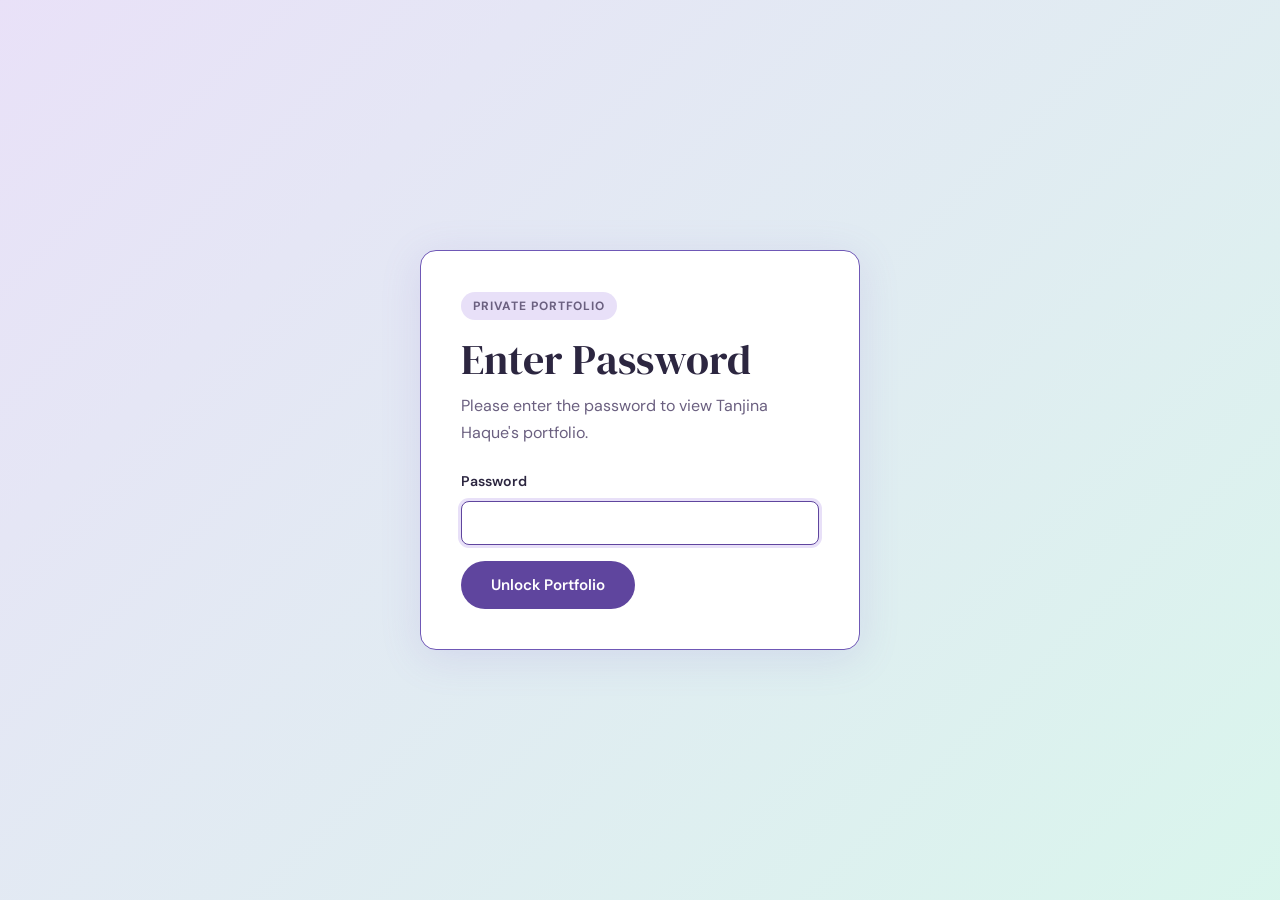
==== index.html @ ee5fa0c9 "CTA names" ====
<!DOCTYPE html>
<html lang="en">
<head>
  <meta charset="UTF-8" />
  <meta name="viewport" content="width=device-width, initial-scale=1.0" />
  <meta name="description" content="Portfolio of Tanjina Haque — Accessibility Tester & Inclusive Design Advocate dedicated to building digital experiences for everyone." />
  <title>Tanjina Haque — Accessibility Tester</title>
  <link rel="stylesheet" href="style.css" />
  <link rel="preconnect" href="https://fonts.googleapis.com" />
  <link rel="preconnect" href="https://fonts.gstatic.com" crossorigin />
  <link href="https://fonts.googleapis.com/css2?family=DM+Serif+Display:ital@0;1&family=DM+Sans:wght@300;400;500;600&display=swap" rel="stylesheet" />
</head>
<body class="auth-locked">

  <!-- Password Gate -->
  <div class="password-gate" id="password-gate" role="dialog" aria-labelledby="password-heading" aria-describedby="password-help" aria-modal="true">
    <form class="password-card" id="password-form">
      <p class="password-kicker">Private Portfolio</p>
      <h1 id="password-heading">Enter Password</h1>
      <p id="password-help">Please enter the password to view Tanjina Haque's portfolio.</p>
      <div class="password-field">
        <label for="portfolio-password">Password</label>
        <input type="password" id="portfolio-password" name="portfolio-password" autocomplete="current-password" required />
      </div>
      <p class="password-error" id="password-error" role="alert" hidden>Incorrect password. Please try again.</p>
      <button type="submit" class="btn btn-primary">Unlock Portfolio</button>
    </form>
  </div>

  <noscript>
    <div class="password-noscript">
      JavaScript is required to unlock this portfolio.
    </div>
  </noscript>

  <!-- Skip Navigation -->
  <a href="#main-content" class="skip-link">Skip to main content</a>

  <!-- Header / Nav -->
  <header role="banner">
    <nav aria-label="Primary navigation">
      <div class="nav-inner">
        <a href="#hero" class="nav-logo" aria-label="Tanjina Haque — Home">TH</a>
        <ul role="list">
          <li><a href="#about">About</a></li>
          <li><a href="#skills">Skills</a></li>
          <li><a href="#work">Work</a></li>
          <li><a href="#certifications">Certifications</a></li>
          <li><a href="#resume" aria-label="Résumé">Resume</a></li>
          <li><a href="#contact" class="nav-cta">Contact Me</a></li>
        </ul>
        <button class="hamburger" aria-controls="mobile-menu" aria-expanded="false" aria-label="Open navigation menu">
          <span aria-hidden="true"></span>
          <span aria-hidden="true"></span>
          <span aria-hidden="true"></span>
        </button>
      </div>
      <div id="mobile-menu" class="mobile-menu" hidden>
        <ul role="list">
          <li><a href="#about">About</a></li>
          <li><a href="#skills">Skills</a></li>
          <li><a href="#work">Work</a></li>
          <li><a href="#certifications">Certifications</a></li>
          <li><a href="#resume" aria-label="Résumé">Resume</a></li>
          <li><a href="#contact">Contact Me</a></li>
        </ul>
      </div>
    </nav>
  </header>

  <main id="main-content">

    <!-- Hero -->
    <section id="hero" aria-labelledby="hero-heading">
      <div class="hero-blob" aria-hidden="true"></div>
      <div class="hero-inner">
        <p class="hero-eyebrow">Accessibility Tester &amp; Inclusive Design Advocate</p>
        <h1 id="hero-heading">
          Tanjina Haque
          <span class="hero-italic">builds the web</span>
          <span class="hero-accent">for everyone.</span>
        </h1>
        <p class="hero-lead">I test, audit, and champion digital experiences that work for every user — regardless of ability, device, or context.</p>
        <div class="hero-actions">
          <a href="#work" class="btn btn-primary">See My Work</a>
          <a href="#contact" class="btn btn-outline">Get In Touch</a>
        </div>
        <div class="hero-standards" aria-label="Compliance standards I work with">
          <span>WCAG 2.2</span>
          <span>Section 508</span>
          <span>ARIA</span>
          <span>ADA</span>
        </div>
      </div>
    </section>

    <!-- About -->
    <section id="about" aria-labelledby="about-heading">
      <div class="container about-grid">
        <div class="about-image-wrap">
          <div class="about-image-placeholder">
            <img src="image/first image.jpg" alt="Tanjina Haque, Accessibility Tester" class="about-photo" />
          </div>
          <div class="about-image-deco" aria-hidden="true"></div>
        </div>
        <div class="about-text">
          <h2 id="about-heading">About Me</h2>
          <p>I'm a certified accessibility tester with <strong>6+ years</strong> of experience helping organisations build inclusive digital products. My work sits at the intersection of technical testing, user empathy, and standards compliance.</p>
          <p>I've partnered with government agencies, healthcare platforms, and e-commerce companies to audit, remediate, and integrate accessibility into every stage of the development lifecycle — not just at the finish line.</p>
          <ul class="about-stats" role="list" aria-label="Key achievements">
            <li>
              <span class="stat-num" aria-label="200 plus">200+</span>
              <span class="stat-label">Audits completed</span>
            </li>
            <li>
              <span class="stat-num">40+</span>
              <span class="stat-label">Client teams trained</span>
            </li>
            <li>
              <span class="stat-num">98%</span>
              <span class="stat-label">WCAG pass rate</span>
            </li>
          </ul>
        </div>
      </div>
    </section>

    <!-- Skills -->
    <section id="skills" aria-labelledby="skills-heading" class="section-tinted">
      <div class="container">
        <h2 id="skills-heading">Skills &amp; Expertise</h2>
        <p class="section-sub">My core work is accessibility analysis, supported by design and research skills that help teams build more inclusive products.</p>

        <div class="skill-group">
          <div class="skill-heading-row">
            <h3>Accessibility Analysis</h3>
          </div>
          <ul class="skills-grid" role="list">

            <li class="skill-card">
              <div class="skill-icon" aria-hidden="true">
                <svg viewBox="0 0 40 40" fill="none" xmlns="http://www.w3.org/2000/svg">
                  <rect x="7" y="10" width="26" height="18" rx="3" stroke="currentColor" stroke-width="2"/>
                  <path d="M16 32h8M20 28v4" stroke="currentColor" stroke-width="2" stroke-linecap="round"/>
                  <path d="M14 19l3 3 7-7" stroke="currentColor" stroke-width="2" stroke-linecap="round" stroke-linejoin="round"/>
                </svg>
              </div>
              <h4>Manual Accessibility Testing</h4>
              <p>Keyboard navigation, focus order, forms, modals, semantic structure, and screen reader behavior across real workflows.</p>
              <a href="skill-details.html?skill=manual-testing" class="skill-detail-link">Manual Accessibility Testing examples</a>
            </li>

            <li class="skill-card">
              <div class="skill-icon" aria-hidden="true">
                <svg viewBox="0 0 300 200" fill="none" xmlns="http://www.w3.org/2000/svg">
                  <path d="M58 174L150 14L224 137" stroke="currentColor" stroke-width="13" stroke-linejoin="miter"/>
                  <path d="M58 174H216" stroke="currentColor" stroke-width="13" stroke-linecap="butt"/>
                  <circle cx="235" cy="174" r="16" stroke="currentColor" stroke-width="13"/>
                  <text x="104" y="148" fill="currentColor" font-family="DM Sans, Arial, sans-serif" font-size="76" font-weight="700" letter-spacing="-7">ax</text>
                </svg>
              </div>
              <h4>Automated Auditing</h4>
              <p>Axe-core, Lighthouse, Deque WorldSpace, and Pa11y used to catch repeatable issues and support regression checks.</p>
              <a href="skill-details.html?skill=automated-auditing" class="skill-detail-link">Automated Auditing examples</a>
            </li>

            <li class="skill-card">
              <div class="skill-icon" aria-hidden="true">
                <svg viewBox="0 0 40 40" fill="none" xmlns="http://www.w3.org/2000/svg">
                  <rect x="13" y="7" width="14" height="26" rx="3" stroke="currentColor" stroke-width="2"/>
                  <path d="M18 11h4M18 29h4" stroke="currentColor" stroke-width="2" stroke-linecap="round"/>
                  <path d="M16.5 20l2.5 2.5 5-6" stroke="currentColor" stroke-width="2" stroke-linecap="round" stroke-linejoin="round"/>
                </svg>
              </div>
              <h4>Mobile Accessibility Testing</h4>
              <p>iOS and Android accessibility testing with VoiceOver, TalkBack, touch targets, gestures, orientation, and responsive behavior.</p>
              <a href="skill-details.html?skill=mobile-testing" class="skill-detail-link">Mobile Accessibility Testing examples</a>
            </li>

            <li class="skill-card">
              <div class="skill-icon" aria-hidden="true">
                <svg viewBox="0 0 40 40" fill="none" xmlns="http://www.w3.org/2000/svg">
                  <path d="M20 20a4 4 0 104-4h-4v4z" stroke="currentColor" stroke-width="2" stroke-linejoin="round"/>
                  <path d="M16 32a4 4 0 004-4v-4h-4a4 4 0 000 8z" stroke="currentColor" stroke-width="2" stroke-linejoin="round"/>
                  <path d="M16 24h4v-8h-4a4 4 0 000 8z" stroke="currentColor" stroke-width="2" stroke-linejoin="round"/>
                  <path d="M16 16h4V8h-4a4 4 0 000 8z" stroke="currentColor" stroke-width="2" stroke-linejoin="round"/>
                  <path d="M20 16h4a4 4 0 000-8h-4v8z" stroke="currentColor" stroke-width="2" stroke-linejoin="round"/>
                </svg>
              </div>
              <h4>Accessibility Annotations</h4>
              <p>Figma-based accessibility annotation documents using annotation kits to define roles, labels, focus order, keyboard behavior, states, and developer requirements on top of design files.</p>
              <a href="skill-details.html?skill=accessibility-annotations" class="skill-detail-link">Accessibility Annotations examples</a>
            </li>

            <li class="skill-card">
              <div class="skill-icon" aria-hidden="true">
                <svg viewBox="0 0 40 40" fill="none" xmlns="http://www.w3.org/2000/svg">
                  <path d="M11 29l3.5-8.5L26.8 8.2a3 3 0 014.2 4.2L18.8 24.7 11 29z" stroke="currentColor" stroke-width="2" stroke-linejoin="round"/>
                  <path d="M24.5 10.5l5 5M14.5 20.5l4.3 4.2" stroke="currentColor" stroke-width="2" stroke-linecap="round"/>
                </svg>
              </div>
              <h4>Reporting &amp; Remediation</h4>
              <p>Clear issue writeups with severity, user impact, reproduction steps, and developer-ready guidance.</p>
              <a href="skill-details.html?skill=reporting-remediation" class="skill-detail-link">Reporting &amp; Remediation examples</a>
            </li>

            <li class="skill-card">
              <div class="skill-icon" aria-hidden="true">
                <svg viewBox="0 0 40 40" fill="none" xmlns="http://www.w3.org/2000/svg">
                  <path d="M10 31V15l10-6 10 6v16" stroke="currentColor" stroke-width="2" stroke-linecap="round" stroke-linejoin="round"/>
                  <rect x="15" y="22" width="10" height="9" rx="1" stroke="currentColor" stroke-width="2"/>
                </svg>
              </div>
              <h4>Standards Compliance</h4>
              <p>WCAG 2.0 through 2.2, Section 508, EN 301 549, and ADA digital accessibility requirements.</p>
              <a href="skill-details.html?skill=standards-compliance" class="skill-detail-link">Standards Compliance examples</a>
            </li>

          </ul>
        </div>

        <div class="secondary-skills">
          <article class="secondary-skill-card">
            <div class="secondary-skill-icon" aria-hidden="true">
              <svg viewBox="0 0 40 40" fill="none" xmlns="http://www.w3.org/2000/svg">
                <path d="M20 20a4 4 0 104-4h-4v4z" stroke="currentColor" stroke-width="2" stroke-linejoin="round"/>
                <path d="M16 32a4 4 0 004-4v-4h-4a4 4 0 000 8z" stroke="currentColor" stroke-width="2" stroke-linejoin="round"/>
                <path d="M16 24h4v-8h-4a4 4 0 000 8z" stroke="currentColor" stroke-width="2" stroke-linejoin="round"/>
                <path d="M16 16h4V8h-4a4 4 0 000 8z" stroke="currentColor" stroke-width="2" stroke-linejoin="round"/>
                <path d="M20 16h4a4 4 0 000-8h-4v8z" stroke="currentColor" stroke-width="2" stroke-linejoin="round"/>
              </svg>
            </div>
            <div class="skill-heading-row">
              <h3>Design</h3>
              <p class="skill-group-label">Secondary Skill</p>
            </div>
            <p>I use design thinking to spot barriers earlier, clarify user flows, and support inclusive product decisions before they become accessibility defects.</p>
            <ul class="secondary-skill-list" role="list">
              <li>Accessible product design</li>
              <li>Wireframing and prototyping</li>
              <li>Design systems and reusable components</li>
              <li>Visual accessibility, contrast, spacing, and focus states</li>
            </ul>
            <a href="skill-details.html?skill=design" class="skill-detail-link">Design examples</a>
          </article>

          <article class="secondary-skill-card">
            <div class="secondary-skill-icon" aria-hidden="true">
              <svg viewBox="0 0 40 40" fill="none" xmlns="http://www.w3.org/2000/svg">
                <rect x="7" y="8" width="26" height="24" rx="4" stroke="currentColor" stroke-width="2"/>
                <circle cx="17" cy="17" r="3.5" stroke="currentColor" stroke-width="2"/>
                <path d="M11.5 27c1.2-3.1 3.1-4.6 5.5-4.6s4.3 1.5 5.5 4.6" stroke="currentColor" stroke-width="2" stroke-linecap="round"/>
                <path d="M24 16l1.8 1.8 3.7-4.6" stroke="currentColor" stroke-width="2" stroke-linecap="round" stroke-linejoin="round"/>
                <path d="M24 24h5" stroke="currentColor" stroke-width="2" stroke-linecap="round"/>
              </svg>
            </div>
            <div class="skill-heading-row">
              <h3>Research</h3>
              <p class="skill-group-label">Secondary Skill</p>
            </div>
            <p>I bring user-centered research methods into accessibility work so recommendations reflect real people, assistive technology use, and lived experience.</p>
            <ul class="secondary-skill-list" role="list">
              <li>Usability research with disabled users</li>
              <li>Heuristic evaluation and workflow review</li>
              <li>Interview synthesis and accessibility insights</li>
              <li>Plain-language recommendations for product teams</li>
            </ul>
            <a href="skill-details.html?skill=research" class="skill-detail-link">Research examples</a>
          </article>
        </div>
      </div>
    </section>

    <!-- Work / Case Studies -->
    <section id="work" aria-labelledby="work-heading">
      <div class="container">
        <h2 id="work-heading">Featured Work</h2>
        <p class="section-sub">Selected case studies and impact highlights.</p>
        <div class="work-grid" role="list">

          <article class="work-card case-study-preview" role="listitem">
            <div class="work-tag">Government</div>
            <h3>State Benefits Portal Audit</h3>
            <p>Full WCAG 2.1 AA audit of a public-facing benefits application serving 2M+ residents. Identified 147 issues; remediated to 100% compliance within 3 sprints.</p>
            <ul class="work-outcomes" aria-label="Outcomes">
              <li>100% WCAG 2.1 AA compliance</li>
              <li>Screen reader success rate: 54% → 97%</li>
              <li>Reduced support calls by 31%</li>
            </ul>
            <a href="case-study-state-benefits.html" class="case-study-link">State Benefits Portal Audit case study</a>
          </article>

          <article class="work-card case-study-preview" role="listitem">
            <div class="work-tag">Healthcare</div>
            <h3>Patient Portal Redesign</h3>
            <p>Embedded in a product team to define accessibility requirements from discovery through launch for a hospital network's digital patient portal.</p>
            <ul class="work-outcomes" aria-label="Outcomes">
              <li>Zero critical issues at launch</li>
              <li>Colour contrast pass rate: 100%</li>
              <li>ARIA landmark structure fully implemented</li>
            </ul>
            <a href="case-study-patient-portal.html" class="case-study-link">Patient Portal Redesign case study</a>
          </article>

          <article class="work-card case-study-preview" role="listitem">
            <div class="work-tag">E-Commerce</div>
            <h3>Checkout Flow Remediation</h3>
            <p>Identified and fixed keyboard trap and focus management failures in a multi-step checkout affecting ~40K monthly users with motor impairments.</p>
            <ul class="work-outcomes" aria-label="Outcomes">
              <li>Keyboard trap resolved across 6 steps</li>
              <li>Focus management fully ARIA-compliant</li>
              <li>Conversion uplift of 8% post-fix</li>
            </ul>
            <a href="case-study-checkout-remediation.html" class="case-study-link">Checkout Flow Remediation case study</a>
          </article>

        </div>
      </div>
    </section>

    <!-- Certifications -->
    <section id="certifications" aria-labelledby="certs-heading" class="section-tinted">
      <div class="container">
        <h2 id="certs-heading">Certifications</h2>
        <p class="section-sub">Formal credentials that back the work.</p>
        <ul class="certs-list" role="list">
          <li class="cert-item">
            <div class="cert-badge" aria-hidden="true">CPACC</div>
            <div>
              <h3>Certified Professional in Accessibility Core Competencies</h3>
              <p>IAAP · Issued 2021 · <span class="cert-status">Active</span></p>
            </div>
          </li>
          <li class="cert-item">
            <div class="cert-badge" aria-hidden="true">WAS</div>
            <div>
              <h3>Web Accessibility Specialist</h3>
              <p>IAAP · Issued 2022 · <span class="cert-status">Active</span></p>
            </div>
          </li>
          <li class="cert-item">
            <div class="cert-badge" aria-hidden="true">ADS</div>
            <div>
              <h3>Accessible Document Specialist</h3>
              <p>IAAP · Issued 2023 · <span class="cert-status">Active</span></p>
            </div>
          </li>
          <li class="cert-item">
            <div class="cert-badge" aria-hidden="true">DHS</div>
            <div>
              <h3>Section 508 Trusted Tester</h3>
              <p>DHS · Issued 2020 · <span class="cert-status">Active</span></p>
            </div>
          </li>
        </ul>
      </div>
    </section>

    <!-- Resume -->
    <section id="resume" aria-labelledby="resume-heading">
      <div class="container">
        <div class="resume-header">
          <div>
            <h2 id="resume-heading" aria-label="Résumé">Resume</h2>
            <p class="section-sub">A quick view of my experience, education, and professional focus.</p>
          </div>
          <a href="#contact" class="btn btn-outline" aria-label="Request full résumé">Request Full Resume</a>
        </div>
        <div class="resume-grid">
          <article class="resume-card resume-summary">
            <h3>Professional Summary</h3>
            <p>Accessibility tester and inclusive design advocate with experience auditing websites, mobile apps, documents, and product workflows against WCAG and Section 508 requirements.</p>
          </article>
          <article class="resume-card">
            <span class="resume-date">2021 - Present</span>
            <h3>Accessibility Tester</h3>
            <p class="resume-org">Digital Accessibility Consultant</p>
            <ul class="resume-list">
              <li>Conduct manual and automated audits for web and mobile experiences.</li>
              <li>Document findings with severity, user impact, and remediation guidance.</li>
              <li>Partner with design, engineering, and QA teams to prevent repeat issues.</li>
            </ul>
          </article>
          <article class="resume-card">
            <span class="resume-date">2018 - 2021</span>
            <h3>QA Analyst</h3>
            <p class="resume-org">Product &amp; Web Testing</p>
            <ul class="resume-list">
              <li>Validated user flows, forms, navigation, and responsive layouts.</li>
              <li>Created test cases for usability, accessibility, and regression coverage.</li>
              <li>Collaborated with developers to verify fixes before release.</li>
            </ul>
          </article>
          <article class="resume-card">
            <span class="resume-date">Education</span>
            <h3>Accessibility &amp; UX Training</h3>
            <p class="resume-org">Continuing Professional Development</p>
            <ul class="resume-list">
              <li>WCAG testing, screen reader workflows, and inclusive design practices.</li>
              <li>Usability review, design systems, and accessible content structure.</li>
            </ul>
          </article>
        </div>
      </div>
    </section>

    <!-- Testimonials -->
    <section id="testimonials" aria-labelledby="testimonials-heading">
      <div class="container">
        <div class="testimonial-header">
          <h2 id="testimonials-heading">What Clients Say</h2>
          <div class="carousel-controls" aria-label="Testimonial controls">
            <button class="carousel-btn" type="button" data-carousel-prev aria-label="Previous testimonial">
              <span aria-hidden="true">←</span>
            </button>
            <button class="carousel-btn" type="button" data-carousel-next aria-label="Next testimonial">
              <span aria-hidden="true">→</span>
            </button>
          </div>
        </div>
        <div class="testimonial-carousel" role="region" aria-roledescription="carousel" aria-label="Client testimonials" data-carousel>
          <p class="sr-only" aria-live="polite" data-carousel-status>Showing testimonial 1 of 5</p>
          <div class="testimonial-track">
            <figure class="testimonial" data-carousel-slide>
              <blockquote>
                <p>"Tanjina transformed our team's approach to accessibility. Not just finding bugs, but teaching us how to prevent them. Our products are genuinely better because of this partnership."</p>
              </blockquote>
              <figcaption>
                <strong>Priya Nair</strong>
                <span>Head of Product, HealthNet Digital</span>
              </figcaption>
            </figure>
            <figure class="testimonial" data-carousel-slide hidden>
              <blockquote>
                <p>"The audit report was the clearest I've ever seen. Prioritized, actionable, and written so developers could use it without translation. Remarkable work."</p>
              </blockquote>
              <figcaption>
                <strong>Marcus Webb</strong>
                <span>Engineering Lead, CivicTech Partners</span>
              </figcaption>
            </figure>
            <figure class="testimonial" data-carousel-slide hidden>
              <blockquote>
                <p>"Her mobile accessibility testing caught issues our automated tools never surfaced. The VoiceOver and TalkBack notes helped us make decisions with real users in mind."</p>
              </blockquote>
              <figcaption>
                <strong>Elena Morris</strong>
                <span>Product Manager, CareBridge Apps</span>
              </figcaption>
            </figure>
            <figure class="testimonial" data-carousel-slide hidden>
              <blockquote>
                <p>"Tanjina's Figma annotations gave our developers exactly what they needed: roles, labels, focus order, states, and keyboard expectations before tickets reached QA."</p>
              </blockquote>
              <figcaption>
                <strong>Andre Taylor</strong>
                <span>Design Systems Lead, Northstar Commerce</span>
              </figcaption>
            </figure>
            <figure class="testimonial" data-carousel-slide hidden>
              <blockquote>
                <p>"She helped us move accessibility from a release blocker to a shared practice. The training was practical, kind, and immediately useful for our QA and engineering teams."</p>
              </blockquote>
              <figcaption>
                <strong>Sofia Chen</strong>
                <span>Director of QA, Public Services Group</span>
              </figcaption>
            </figure>
          </div>
          <div class="carousel-dots" role="group" aria-label="Choose testimonial">
            <button type="button" aria-label="Show testimonial 1" aria-current="true" data-carousel-dot></button>
            <button type="button" aria-label="Show testimonial 2" data-carousel-dot></button>
            <button type="button" aria-label="Show testimonial 3" data-carousel-dot></button>
            <button type="button" aria-label="Show testimonial 4" data-carousel-dot></button>
            <button type="button" aria-label="Show testimonial 5" data-carousel-dot></button>
          </div>
        </div>
      </div>
    </section>

    <!-- Contact -->
    <section id="contact" aria-labelledby="contact-heading" class="section-tinted">
      <div class="container contact-inner">
        <h2 id="contact-heading">Let's Work Together</h2>
        <p class="section-sub">Available for audits, embedded testing, training, and advisory projects.</p>
        <form class="contact-form" novalidate aria-label="Contact form">
          <div class="form-row">
            <div class="form-group">
              <label for="name">Full Name <span class="required" aria-hidden="true">*</span><span class="sr-only">(required)</span></label>
              <input type="text" id="name" name="name" autocomplete="name" required aria-required="true" placeholder="Your name" />
            </div>
            <div class="form-group">
              <label for="email">Email Address <span class="required" aria-hidden="true">*</span><span class="sr-only">(required)</span></label>
              <input type="email" id="email" name="email" autocomplete="email" required aria-required="true" placeholder="you@example.com" />
            </div>
          </div>
          <div class="form-group">
            <label for="project">Tell me about your project <span class="required" aria-hidden="true">*</span><span class="sr-only">(required)</span></label>
            <textarea id="project" name="project" rows="5" required aria-required="true" placeholder="Describe your project, timeline, and what kind of support you're looking for..."></textarea>
          </div>
          <button type="submit" class="btn btn-primary">Send Message</button>
        </form>
        <div class="contact-links">
          <a href="mailto:tanjina@example.com" aria-label="Email Tanjina Haque">tanjina@example.com</a>
          <a href="https://linkedin.com/in/tanjinahaque" aria-label="Tanjina Haque on LinkedIn" rel="noopener noreferrer" target="_blank">LinkedIn</a>
          <a href="https://github.com/tanjinahaque" aria-label="Tanjina Haque on GitHub" rel="noopener noreferrer" target="_blank">GitHub</a>
        </div>
      </div>
    </section>

  </main>

  <!-- Footer -->
  <footer role="contentinfo">
    <div class="container footer-inner">
      <p>&copy; <span id="year"></span> Tanjina Haque. Built with accessibility first.</p>
      <nav aria-label="Footer navigation">
        <a href="#hero">Back to top</a>
        <a href="#about">About</a>
        <a href="#work">Work</a>
        <a href="#contact">Contact Me</a>
      </nav>
    </div>
  </footer>

  <script>
    // Password protection
    const PORTFOLIO_PASSWORD = 'portfolio2026';
    const AUTH_STORAGE_KEY = 'portfolioUnlocked';
    const passwordGate = document.getElementById('password-gate');
    const passwordForm = document.getElementById('password-form');
    const passwordInput = document.getElementById('portfolio-password');
    const passwordError = document.getElementById('password-error');

    function unlockPortfolio() {
      document.body.classList.remove('auth-locked');
      passwordGate.hidden = true;
      sessionStorage.setItem(AUTH_STORAGE_KEY, 'true');
    }

    if (sessionStorage.getItem(AUTH_STORAGE_KEY) === 'true') {
      unlockPortfolio();
    } else {
      passwordInput.focus();
    }

    passwordForm.addEventListener('submit', event => {
      event.preventDefault();
      if (passwordInput.value === PORTFOLIO_PASSWORD) {
        unlockPortfolio();
        const mainContent = document.getElementById('main-content');
        mainContent.setAttribute('tabindex', '-1');
        mainContent.focus();
        return;
      }

      passwordError.hidden = false;
      passwordInput.value = '';
      passwordInput.focus();
    });

    // Year
    document.getElementById('year').textContent = new Date().getFullYear();

    // Hamburger
    const btn = document.querySelector('.hamburger');
    const menu = document.getElementById('mobile-menu');
    btn.addEventListener('click', () => {
      const expanded = btn.getAttribute('aria-expanded') === 'true';
      btn.setAttribute('aria-expanded', String(!expanded));
      menu.hidden = expanded;
    });

    // Close mobile menu on link click
    menu.querySelectorAll('a').forEach(link => {
      link.addEventListener('click', () => {
        btn.setAttribute('aria-expanded', 'false');
        menu.hidden = true;
      });
    });

    // Smooth scroll polyfill for keyboard users
    document.querySelectorAll('a[href^="#"]').forEach(anchor => {
      anchor.addEventListener('click', function(e) {
        const target = document.querySelector(this.getAttribute('href'));
        if (target) {
          e.preventDefault();
          target.setAttribute('tabindex', '-1');
          target.focus({ preventScroll: false });
          target.scrollIntoView({ behavior: 'smooth' });
        }
      });
    });

    // Testimonial carousel
    const carousel = document.querySelector('[data-carousel]');
    if (carousel) {
      const slides = Array.from(carousel.querySelectorAll('[data-carousel-slide]'));
      const dots = Array.from(carousel.querySelectorAll('[data-carousel-dot]'));
      const status = carousel.querySelector('[data-carousel-status]');
      const previousButton = document.querySelector('[data-carousel-prev]');
      const nextButton = document.querySelector('[data-carousel-next]');
      let activeSlide = 0;

      function showTestimonial(index) {
        activeSlide = (index + slides.length) % slides.length;

        slides.forEach((slide, slideIndex) => {
          slide.hidden = slideIndex !== activeSlide;
        });

        dots.forEach((dot, dotIndex) => {
          if (dotIndex === activeSlide) {
            dot.setAttribute('aria-current', 'true');
          } else {
            dot.removeAttribute('aria-current');
          }
        });

        status.textContent = `Showing testimonial ${activeSlide + 1} of ${slides.length}`;
      }

      previousButton.addEventListener('click', () => showTestimonial(activeSlide - 1));
      nextButton.addEventListener('click', () => showTestimonial(activeSlide + 1));

      dots.forEach((dot, dotIndex) => {
        dot.addEventListener('click', () => showTestimonial(dotIndex));
      });

      carousel.addEventListener('keydown', event => {
        if (event.key === 'ArrowLeft') {
          event.preventDefault();
          showTestimonial(activeSlide - 1);
        }

        if (event.key === 'ArrowRight') {
          event.preventDefault();
          showTestimonial(activeSlide + 1);
        }
      });

      showTestimonial(activeSlide);
    }

    // Intersection Observer for fade-in
    const observer = new IntersectionObserver((entries) => {
      entries.forEach(entry => {
        if (entry.isIntersecting) {
          entry.target.classList.add('visible');
          observer.unobserve(entry.target);
        }
      });
    }, { threshold: 0.1 });

    document.querySelectorAll('.skill-card, .secondary-skill-card, .work-card, .cert-item, .resume-card, .testimonial').forEach(el => {
      el.classList.add('fade-in');
      observer.observe(el);
    });
  </script>

</body>
</html>
---- style.css ----
/* ===========================
   CSS Custom Properties
   =========================== */
:root {
  --clr-bg: #fdf9f6;
  --clr-surface: #ffffff;
  --clr-surface-alt: #f5f0fa;

  /* Pastel palette */
  --clr-lavender: #e8e0f8;
  --clr-lavender-deep: #6f58b6;
  --clr-mint: #d6f5ec;
  --clr-mint-deep: #3f7f6b;
  --clr-peach: #fde8d8;
  --clr-peach-deep: #9b5a3d;
  --clr-sky: #d8eef8;
  --clr-sky-deep: #356f92;
  --clr-rose: #fde0e8;
  --clr-rose-deep: #9f3157;
  --clr-butter: #fdf4d0;
  --clr-butter-deep: #76651d;

  /* Text */
  --clr-text: #2c2640;
  --clr-text-muted: #6b6080;
  --clr-text-light: #766c85;

  /* Accents */
  --clr-accent: #5f459e;
  --clr-accent-hover: #4d367f;

  /* Typography */
  --font-display: 'DM Serif Display', Georgia, serif;
  --font-body: 'DM Sans', system-ui, sans-serif;

  /* Spacing */
  --space-xs: 0.5rem;
  --space-sm: 1rem;
  --space-md: 1.5rem;
  --space-lg: 2.5rem;
  --space-xl: 4rem;
  --space-2xl: 6rem;

  /* Radii */
  --radius-sm: 0.5rem;
  --radius-md: 1rem;
  --radius-lg: 1.5rem;
  --radius-pill: 99px;

  /* Shadows */
  --shadow-sm: 0 2px 8px rgba(139,111,207,0.08);
  --shadow-md: 0 4px 20px rgba(139,111,207,0.12);
  --shadow-lg: 0 8px 40px rgba(139,111,207,0.16);

  /* Transitions */
  --transition: 200ms ease;

  /* Focus ring */
  --focus-ring: 0 0 0 3px var(--clr-lavender-deep);
}

/* ===========================
   Reset & Base
   =========================== */
*, *::before, *::after {
  box-sizing: border-box;
  margin: 0;
  padding: 0;
}

html {
  scroll-behavior: smooth;
  font-size: 100%;
}

/* Respect reduced motion */
@media (prefers-reduced-motion: reduce) {
  html { scroll-behavior: auto; }
  *, *::before, *::after {
    animation-duration: 0.01ms !important;
    transition-duration: 0.01ms !important;
  }
}

body {
  font-family: var(--font-body);
  font-size: 1rem;
  line-height: 1.7;
  color: var(--clr-text);
  background-color: var(--clr-bg);
  -webkit-font-smoothing: antialiased;
}

body.auth-locked {
  overflow: hidden;
}

body.auth-locked > header,
body.auth-locked > main,
body.auth-locked > footer,
body.auth-locked > .skip-link {
  display: none;
}

img, svg { display: block; max-width: 100%; }

ul { list-style: none; }

a {
  color: var(--clr-accent);
  text-decoration: underline;
  text-decoration-thickness: 1px;
  text-underline-offset: 3px;
  transition: color var(--transition);
}
a:hover { color: var(--clr-accent-hover); }

/* ===========================
   Accessibility
   =========================== */
.skip-link {
  position: absolute;
  top: -100%;
  left: var(--space-sm);
  z-index: 9999;
  background: var(--clr-accent);
  color: #fff;
  padding: 0.6rem 1.2rem;
  border-radius: var(--radius-sm);
  font-weight: 600;
  text-decoration: none;
  transition: top var(--transition);
}
.skip-link:focus {
  top: var(--space-sm);
  outline: none;
  box-shadow: var(--focus-ring);
}

.sr-only {
  position: absolute;
  width: 1px;
  height: 1px;
  padding: 0;
  margin: -1px;
  overflow: hidden;
  clip: rect(0,0,0,0);
  white-space: nowrap;
  border: 0;
}

:focus-visible {
  outline: none;
  box-shadow: var(--focus-ring);
  border-radius: var(--radius-sm);
}

/* ===========================
   Password Gate
   =========================== */
.password-gate {
  position: fixed;
  inset: 0;
  z-index: 1000;
  display: grid;
  place-items: center;
  padding: var(--space-md);
  background:
    linear-gradient(135deg, rgba(232,224,248,0.96), rgba(216,245,236,0.96)),
    var(--clr-bg);
}

.password-gate[hidden] {
  display: none;
}

.password-card {
  width: min(440px, 100%);
  background: var(--clr-surface);
  border: 1px solid var(--clr-lavender-deep);
  border-radius: var(--radius-md);
  padding: var(--space-lg);
  box-shadow: var(--shadow-lg);
}

.password-kicker {
  display: inline-block;
  margin-bottom: var(--space-sm);
  padding: 0.25rem 0.75rem;
  border-radius: var(--radius-pill);
  background: var(--clr-lavender);
  color: var(--clr-accent);
  font-size: 0.75rem;
  font-weight: 700;
  letter-spacing: 0.08em;
  text-transform: uppercase;
}

.password-card h1 {
  font-family: var(--font-display);
  font-size: clamp(2rem, 5vw, 2.6rem);
  font-weight: 400;
  line-height: 1.15;
  margin-bottom: var(--space-xs);
}

.password-card p {
  color: var(--clr-text-muted);
}

.password-field {
  display: flex;
  flex-direction: column;
  gap: 0.4rem;
  margin-block: var(--space-md) var(--space-sm);
}

.password-error {
  margin-bottom: var(--space-sm);
  color: #9f2346 !important;
  font-size: 0.9rem;
  font-weight: 600;
}

.password-noscript {
  position: fixed;
  inset: 0;
  z-index: 1001;
  display: grid;
  place-items: center;
  padding: var(--space-md);
  background: var(--clr-bg);
  color: var(--clr-text);
  font-weight: 600;
  text-align: center;
}

/* ===========================
   Layout helpers
   =========================== */
.container {
  width: min(1100px, 92%);
  margin-inline: auto;
}

section {
  padding-block: var(--space-2xl);
  scroll-margin-top: 88px;
}

.section-tinted {
  background-color: var(--clr-surface-alt);
}

h2 {
  font-family: var(--font-display);
  font-size: clamp(1.8rem, 3vw, 2.6rem);
  font-weight: 400;
  line-height: 1.2;
  color: var(--clr-text);
  margin-bottom: var(--space-xs);
}

h3 {
  font-family: var(--font-body);
  font-size: 1.05rem;
  font-weight: 600;
  margin-bottom: 0.4rem;
}

.section-sub {
  color: var(--clr-text-muted);
  font-size: 1.05rem;
  margin-bottom: var(--space-lg);
  max-width: 56ch;
}

/* ===========================
   Buttons
   =========================== */
.btn {
  display: inline-flex;
  align-items: center;
  gap: 0.4rem;
  padding: 0.75rem 1.75rem;
  border-radius: var(--radius-pill);
  font-family: var(--font-body);
  font-size: 0.95rem;
  font-weight: 600;
  cursor: pointer;
  text-decoration: none;
  border: 2px solid transparent;
  transition: background-color var(--transition), color var(--transition), box-shadow var(--transition), transform var(--transition);
}

.btn:focus-visible {
  outline: none;
  box-shadow: var(--focus-ring);
}

.btn-primary {
  background-color: var(--clr-accent);
  color: #fff;
}
.btn-primary:hover {
  background-color: var(--clr-accent-hover);
  color: #fff;
  transform: translateY(-2px);
  box-shadow: var(--shadow-md);
}

.btn-outline {
  background-color: transparent;
  color: var(--clr-accent);
  border-color: var(--clr-accent);
}
.btn-outline:hover {
  background-color: var(--clr-lavender);
  transform: translateY(-2px);
  color: var(--clr-accent);
}

/* ===========================
   Header / Nav
   =========================== */
header {
  position: sticky;
  top: 0;
  z-index: 100;
  background: rgba(253, 249, 246, 0.92);
  backdrop-filter: blur(12px);
  -webkit-backdrop-filter: blur(12px);
  border-bottom: 1px solid var(--clr-lavender);
}

.nav-inner {
  display: flex;
  align-items: center;
  justify-content: space-between;
  width: min(1100px, 92%);
  margin-inline: auto;
  padding-block: 1rem;
}

.nav-logo {
  font-family: var(--font-display);
  font-size: 1.4rem;
  color: var(--clr-accent);
  text-decoration: none;
  font-weight: 400;
  letter-spacing: 0.04em;
}
.nav-logo:hover { color: var(--clr-accent-hover); }

header nav ul {
  display: flex;
  gap: var(--space-md);
  align-items: center;
}

header nav ul a {
  display: inline-flex;
  align-items: center;
  min-height: 24px;
  font-size: 0.9rem;
  font-weight: 500;
  color: var(--clr-text-muted);
  text-decoration: none;
  padding: 0.25rem 0.1rem;
  position: relative;
}
header nav ul a::after {
  content: '';
  position: absolute;
  bottom: -2px; left: 0;
  width: 0; height: 2px;
  background: var(--clr-accent);
  border-radius: 2px;
  transition: width var(--transition);
}
header nav ul a:hover { color: var(--clr-accent); }
header nav ul a:hover::after,
header nav ul a[aria-current="page"]::after { width: 100%; }

.nav-cta {
  background: var(--clr-lavender) !important;
  color: var(--clr-accent) !important;
  padding: 0.4rem 1rem !important;
  border-radius: var(--radius-pill) !important;
}
.nav-cta:hover {
  background: var(--clr-lavender-deep) !important;
  color: #fff !important;
}
.nav-cta::after { display: none !important; }

/* Hamburger */
.hamburger {
  display: none;
  flex-direction: column;
  gap: 5px;
  background: none;
  border: none;
  cursor: pointer;
  padding: 0.4rem;
  border-radius: var(--radius-sm);
}
.hamburger span {
  display: block;
  width: 24px; height: 2px;
  background: var(--clr-text);
  border-radius: 2px;
  transition: transform var(--transition), opacity var(--transition);
}
.hamburger:focus-visible { box-shadow: var(--focus-ring); }

/* Mobile menu */
.mobile-menu {
  padding: 1rem var(--space-sm) 1.5rem;
  border-top: 1px solid var(--clr-lavender);
}
.mobile-menu ul {
  display: flex;
  flex-direction: column;
  gap: var(--space-sm);
}
.mobile-menu ul a {
  font-size: 1.05rem;
  font-weight: 500;
  color: var(--clr-text);
  text-decoration: none;
  padding: 0.5rem 0;
  display: block;
}
.mobile-menu ul a:hover { color: var(--clr-accent); }

/* ===========================
   Hero
   =========================== */
#hero {
  position: relative;
  overflow: hidden;
  padding-block: var(--space-2xl);
  min-height: min(78vh, 680px);
  display: flex;
  align-items: center;
}

.hero-blob {
  position: absolute;
  top: -120px; right: -120px;
  width: clamp(340px, 50vw, 600px);
  aspect-ratio: 1;
  background: radial-gradient(ellipse at 60% 40%, var(--clr-lavender) 0%, var(--clr-sky) 50%, transparent 80%);
  border-radius: 60% 40% 70% 30% / 50% 60% 40% 50%;
  opacity: 0.7;
  z-index: 0;
  animation: blob-float 8s ease-in-out infinite;
}

@keyframes blob-float {
  0%, 100% { transform: translateY(0) rotate(0deg); }
  50% { transform: translateY(-20px) rotate(6deg); }
}

.hero-inner {
  position: relative;
  z-index: 1;
  width: min(1100px, 92%);
  margin-inline: auto;
}

.hero-eyebrow {
  font-size: 0.85rem;
  font-weight: 600;
  letter-spacing: 0.1em;
  text-transform: uppercase;
  color: var(--clr-accent);
  margin-bottom: var(--space-sm);
  background: var(--clr-lavender);
  display: inline-block;
  padding: 0.3rem 0.9rem;
  border-radius: var(--radius-pill);
}

#hero h1 {
  font-family: var(--font-display);
  font-size: clamp(2.8rem, 6.6vw, 4.7rem);
  font-weight: 400;
  line-height: 1.1;
  color: var(--clr-text);
  margin-bottom: var(--space-md);
  max-width: 700px;
}

.hero-italic {
  display: block;
  font-style: italic;
  color: var(--clr-text-muted);
}

.hero-accent {
  display: block;
  color: var(--clr-accent);
}

.hero-lead {
  font-size: clamp(1.08rem, 2vw, 1.25rem);
  color: var(--clr-text-muted);
  max-width: 52ch;
  margin-bottom: var(--space-lg);
}

.hero-actions {
  display: flex;
  gap: var(--space-sm);
  flex-wrap: wrap;
  margin-bottom: var(--space-lg);
}

.hero-standards {
  display: flex;
  gap: 0.85rem;
  flex-wrap: wrap;
  align-items: center;
  color: var(--clr-text-muted);
}

.hero-standards span {
  display: inline-flex;
  align-items: center;
  gap: 0.85rem;
  font-size: 0.8rem;
  font-weight: 600;
  letter-spacing: 0.06em;
  text-transform: uppercase;
}

.hero-standards span:not(:last-child)::after {
  content: '';
  width: 4px;
  height: 4px;
  border-radius: 50%;
  background: var(--clr-text-light);
}

/* ===========================
   About
   =========================== */
.about-grid {
  display: grid;
  grid-template-columns: 1fr 1.6fr;
  gap: var(--space-xl);
  align-items: start;
}

.about-image-wrap {
  position: relative;
  margin-top: 0.25rem;
}

.about-image-placeholder {
  aspect-ratio: 4/5;
  background: linear-gradient(135deg, var(--clr-lavender) 0%, var(--clr-mint) 100%);
  border-radius: var(--radius-lg);
  display: flex;
  align-items: center;
  justify-content: center;
  overflow: hidden;
}

.about-photo {
  width: 100%;
  height: 100%;
  object-fit: cover;
  object-position: center top;
  display: block;
}

.about-image-deco {
  position: absolute;
  bottom: -16px; right: -16px;
  width: 50%; aspect-ratio: 1;
  background: var(--clr-peach);
  border-radius: var(--radius-md);
  z-index: -1;
}

.about-text p {
  color: var(--clr-text-muted);
  margin-bottom: var(--space-sm);
}
.about-text p strong { color: var(--clr-text); }

.about-stats {
  display: flex;
  gap: var(--space-md);
  margin-top: var(--space-lg);
  flex-wrap: wrap;
}
.about-stats li {
  display: flex;
  flex-direction: column;
}
.stat-num {
  font-family: var(--font-display);
  font-size: 2.2rem;
  color: var(--clr-accent);
  line-height: 1;
}
.stat-label {
  font-size: 0.8rem;
  color: var(--clr-text-muted);
  font-weight: 500;
  text-transform: uppercase;
  letter-spacing: 0.05em;
  margin-top: 0.25rem;
}

/* ===========================
   Skills
   =========================== */
.skills-grid {
  display: grid;
  grid-template-columns: repeat(auto-fit, minmax(280px, 1fr));
  grid-auto-rows: 1fr;
  align-items: stretch;
  gap: 1.25rem;
}

.skill-group {
  margin-bottom: var(--space-lg);
}

.skill-heading-row {
  display: flex;
  align-items: center;
  gap: var(--space-sm);
  flex-wrap: wrap;
  margin-bottom: var(--space-md);
}

.skill-heading-row h3 {
  font-family: var(--font-display);
  font-size: clamp(1.5rem, 2.4vw, 2rem);
  font-weight: 400;
  line-height: 1.15;
  margin-bottom: 0;
}

.skill-group-label {
  display: inline-flex;
  width: fit-content;
  padding: 0.25rem 0.7rem;
  border-radius: var(--radius-pill);
  background: var(--clr-lavender);
  color: var(--clr-accent);
  font-size: 0.75rem;
  font-weight: 700;
  letter-spacing: 0.08em;
  text-transform: uppercase;
}

.skill-card {
  background:
    linear-gradient(180deg, rgba(255,255,255,0.98), rgba(245,240,250,0.34)),
    var(--clr-surface);
  border-radius: var(--radius-lg);
  padding: var(--space-md);
  border: 1px solid rgba(95,69,158,0.22);
  box-shadow: var(--shadow-sm);
  display: flex;
  flex-direction: column;
  height: 100%;
  position: relative;
  overflow: hidden;
  transition: transform var(--transition), box-shadow var(--transition), border-color var(--transition), background-color var(--transition);
}

.skill-card:hover {
  transform: translateY(-4px);
  border-color: var(--clr-lavender-deep);
  box-shadow: var(--shadow-md);
}

.skill-card:focus-within {
  transform: translateY(-4px);
  border-color: var(--clr-lavender-deep);
  box-shadow: var(--shadow-md);
}

.skill-icon {
  width: 44px; height: 44px;
  background: var(--clr-lavender);
  border-radius: var(--radius-sm);
  display: flex;
  align-items: center;
  justify-content: center;
  margin-bottom: var(--space-sm);
  color: var(--clr-accent);
}
.skill-icon svg { width: 32px; height: 32px; }

.skill-icon svg[viewBox="0 0 300 200"] {
  width: 38px;
  height: auto;
}

.skill-icon svg,
.secondary-skill-icon svg {
  stroke-width: 2;
  vector-effect: non-scaling-stroke;
}

.skill-card h4 {
  font-size: 1.05rem;
  font-weight: 600;
  margin-bottom: 0.4rem;
}

.skill-card p {
  font-size: 0.9rem;
  color: var(--clr-text-muted);
  line-height: 1.6;
}

.skill-detail-link {
  display: inline-flex;
  align-items: center;
  width: fit-content;
  margin-top: auto;
  padding-top: var(--space-md);
  color: var(--clr-accent);
  font-size: 0.9rem;
  font-weight: 700;
  text-decoration: none;
  position: static;
}

.skill-detail-link::before,
.case-study-link::before {
  content: '';
  position: absolute;
  inset: 0;
}

.skill-detail-link::after {
  content: '→';
  margin-left: 0.35rem;
  transition: transform var(--transition);
}

.skill-detail-link:hover::after {
  transform: translateX(3px);
}

.skill-detail-link:focus-visible::before,
.case-study-link:focus-visible::before {
  border-radius: var(--radius-md);
  box-shadow: var(--focus-ring);
}

/* ===========================
   Secondary Skills
   =========================== */
.secondary-skills {
  display: grid;
  grid-template-columns: repeat(2, minmax(0, 1fr));
  gap: 1.25rem;
}

.secondary-skill-card {
  background: var(--clr-surface);
  border: 1px solid rgba(95,69,158,0.22);
  border-radius: var(--radius-lg);
  display: flex;
  flex-direction: column;
  padding: var(--space-lg);
  box-shadow: var(--shadow-sm);
  position: relative;
  overflow: hidden;
  transition: transform var(--transition), box-shadow var(--transition), border-color var(--transition), background-color var(--transition);
}

.secondary-skill-card:first-child {
  background: var(--clr-surface);
}

.secondary-skill-card:last-child {
  background: var(--clr-surface);
}

.secondary-skill-icon {
  width: 48px;
  height: 48px;
  border-radius: var(--radius-md);
  display: flex;
  align-items: center;
  justify-content: center;
  margin-bottom: var(--space-sm);
  color: var(--clr-accent);
  background: var(--clr-surface-alt);
}

.secondary-skill-card:first-child .secondary-skill-icon {
  background: var(--clr-sky);
}

.secondary-skill-card:last-child .secondary-skill-icon {
  background: var(--clr-mint);
}

.secondary-skill-icon svg {
  width: 34px;
  height: 34px;
}

.secondary-skill-card:hover {
  transform: translateY(-4px);
  border-color: var(--clr-lavender-deep);
  box-shadow: var(--shadow-md);
}

.secondary-skill-card:focus-within {
  transform: translateY(-4px);
  border-color: var(--clr-lavender-deep);
  box-shadow: var(--shadow-md);
}

.secondary-skill-card > p:not(.skill-group-label) {
  color: var(--clr-text-muted);
  font-size: 0.95rem;
  line-height: 1.6;
  margin-bottom: var(--space-sm);
}

.secondary-skill-list {
  display: grid;
  gap: 0.45rem;
  margin-top: auto;
}

.secondary-skill-list li {
  position: relative;
  padding-left: 1rem;
  font-size: 0.9rem;
  color: var(--clr-text-muted);
  line-height: 1.6;
}

.secondary-skill-list li::before {
  content: '';
  position: absolute;
  left: 0;
  top: 0.72em;
  width: 0.35rem;
  height: 0.35rem;
  border-radius: 50%;
  background: var(--clr-accent);
}

/* ===========================
   Skill Detail Page
   =========================== */
.skill-detail-main {
  background: var(--clr-bg);
}

.skill-detail-hero {
  position: relative;
  padding-block: var(--space-2xl) var(--space-xl);
  background:
    linear-gradient(135deg, rgba(216,245,236,0.72), rgba(253,232,216,0.72)),
    var(--clr-bg);
}

.skill-detail-back {
  position: absolute;
  top: var(--space-md);
  left: max(4%, calc((100% - 1100px) / 2));
  display: inline-flex;
  align-items: center;
  gap: 0.45rem;
  margin-bottom: var(--space-lg);
  padding: 0.55rem 0.8rem;
  border: 1px solid rgba(95,69,158,0.24);
  border-radius: var(--radius-pill);
  background: rgba(255,255,255,0.82);
  color: var(--clr-accent);
  font-size: 0.9rem;
  font-weight: 700;
  text-decoration: none;
  box-shadow: var(--shadow-sm);
  cursor: pointer;
  transition: transform var(--transition), box-shadow var(--transition), border-color var(--transition), background-color var(--transition);
}

.skill-detail-back::before {
  content: '←';
  font-size: 1rem;
  line-height: 1;
}

.skill-detail-back:hover,
.skill-detail-back:focus-visible {
  transform: translateX(-2px);
  border-color: var(--clr-lavender-deep);
  background: var(--clr-surface);
  box-shadow: var(--shadow-md);
}

.skill-detail-back:focus-visible {
  outline: none;
  box-shadow: var(--focus-ring), var(--shadow-sm);
}

.skill-detail-hero h1 {
  max-width: 760px;
  font-family: var(--font-display);
  font-size: clamp(2.4rem, 6vw, 4.2rem);
  font-weight: 400;
  line-height: 1.08;
  margin-bottom: var(--space-sm);
}

.skill-detail-category {
  margin-bottom: var(--space-md);
}

.skill-detail-lead {
  max-width: 64ch;
  color: var(--clr-text-muted);
  font-size: clamp(1rem, 2vw, 1.15rem);
}

.skill-detail-content {
  display: grid;
  gap: var(--space-md);
  padding-block: var(--space-xl) var(--space-2xl);
}

.skill-detail-section,
.skill-example-card {
  background: var(--clr-surface);
  border-radius: var(--radius-md);
  padding: var(--space-lg);
  box-shadow: var(--shadow-sm);
}

.skill-detail-section h2 {
  font-size: clamp(1.5rem, 2.6vw, 2.1rem);
}

.skill-detail-section p,
.skill-detail-section li,
.skill-example-card p,
.skill-example-card li {
  color: var(--clr-text-muted);
}

.skill-detail-visual-grid {
  display: grid;
  grid-template-columns: repeat(3, minmax(0, 1fr));
  gap: var(--space-md);
  margin-top: var(--space-md);
}

.skill-detail-visual {
  background: rgba(255,255,255,0.76);
  border-radius: var(--radius-md);
  padding: var(--space-sm);
  box-shadow: var(--shadow-sm);
}

.skill-detail-visual-art {
  min-height: 14rem;
  border-radius: var(--radius-sm);
  background: rgba(245,240,250,0.58);
  box-shadow: inset 0 0 0 1px rgba(95,69,158,0.08);
  overflow: hidden;
}

.skill-detail-visual figcaption {
  margin-top: var(--space-xs);
  color: var(--clr-text-muted);
  font-size: 0.9rem;
  font-weight: 600;
  line-height: 1.5;
}

.skill-image-window {
  height: 100%;
  min-height: 14rem;
  background: var(--clr-surface);
}

.skill-image-topbar {
  display: flex;
  gap: 0.35rem;
  padding: 0.75rem;
  background: var(--clr-lavender);
}

.skill-image-topbar span {
  width: 0.45rem;
  height: 0.45rem;
  border-radius: 50%;
  background: var(--clr-accent);
  opacity: 0.56;
}

.skill-image-body {
  display: grid;
  gap: 0.7rem;
  padding: var(--space-sm);
}

.skill-image-body.split,
.skill-image-body.annotation,
.skill-image-body.phones,
.skill-image-body.orientation {
  grid-template-columns: repeat(2, minmax(0, 1fr));
  align-items: center;
}

.skill-image-line,
.skill-image-field,
.skill-image-note,
.skill-image-score,
.skill-image-badge,
.skill-image-table span,
.skill-image-flow span,
.skill-image-phone,
.skill-image-phone span,
.skill-image-wireframe,
.skill-image-wireframe span,
.skill-image-state-row span,
.skill-image-card-stack span,
.skill-image-palette span,
.skill-image-avatar,
.target-map span,
.orientation div,
.skill-image-key-row span {
  border-radius: var(--radius-sm);
}

.skill-image-line {
  height: 0.65rem;
  background: rgba(95,69,158,0.18);
}

.skill-image-line.medium { width: 72%; }
.skill-image-line.short { width: 48%; }

.skill-image-field {
  min-height: 2.4rem;
  border: 1px solid rgba(95,69,158,0.24);
  background: var(--clr-surface);
}

.skill-detail-visual .focused {
  outline: 3px solid var(--clr-accent);
  outline-offset: 2px;
}

.skill-image-key-row {
  display: flex;
  gap: 0.45rem;
}

.skill-image-key-row span,
.skill-image-note,
.skill-image-badge {
  color: var(--clr-text);
  font-size: 0.8rem;
  font-weight: 700;
}

.skill-image-key-row span {
  padding: 0.28rem 0.5rem;
  background: var(--clr-lavender);
  color: var(--clr-accent);
}

.skill-image-note {
  padding: 0.75rem;
  border-left: 4px solid var(--clr-accent);
  background: var(--clr-lavender);
  line-height: 1.4;
}

.skill-image-score {
  display: grid;
  place-items: center;
  width: 5rem;
  height: 5rem;
  margin-inline: auto;
  border-radius: var(--radius-pill);
  background: var(--clr-lavender);
  color: var(--clr-accent);
  font-family: var(--font-display);
  font-size: 2rem;
}

.skill-image-lines,
.skill-image-checks,
.skill-image-card-stack {
  display: grid;
  gap: 0.55rem;
}

.skill-image-lines span,
.skill-image-card-stack span {
  height: 0.7rem;
  background: rgba(95,69,158,0.18);
  border-radius: var(--radius-sm);
}

.skill-image-lines span:nth-child(2),
.skill-image-card-stack span:nth-child(2) {
  width: 78%;
}

.skill-image-lines span:nth-child(3),
.skill-image-card-stack span:nth-child(3) {
  width: 58%;
}

.skill-image-table {
  display: grid;
  grid-template-columns: repeat(3, minmax(0, 1fr));
  gap: 0.4rem;
}

.skill-image-table span {
  min-height: 1.8rem;
  background: var(--clr-surface-alt);
}

.skill-image-table span.header {
  background: var(--clr-lavender);
}

.skill-image-checks {
  margin: 0;
}

.skill-image-checks li {
  display: grid;
  grid-template-columns: 1rem 1fr;
  gap: 0.55rem;
  align-items: center;
  color: var(--clr-text-muted);
  font-size: 0.88rem;
}

.skill-image-checks li::before {
  content: '';
  width: 0.8rem;
  height: 0.8rem;
  border-radius: 50%;
  background: var(--clr-accent);
}

.skill-image-flow,
.skill-image-state-row,
.skill-image-palette,
.target-map {
  display: grid;
  grid-template-columns: repeat(4, minmax(0, 1fr));
  gap: 0.55rem;
}

.skill-image-flow span,
.skill-image-state-row span,
.target-map span {
  min-height: 3.4rem;
  background: var(--clr-surface-alt);
}

.skill-image-flow span.active,
.skill-image-state-row span.focused {
  background: var(--clr-lavender);
}

.skill-image-state-row span.error {
  background: var(--clr-peach);
}

.skill-image-phone {
  display: grid;
  gap: 0.5rem;
  min-height: 10rem;
  padding: 0.75rem;
  border: 2px solid rgba(95,69,158,0.34);
  border-radius: 1.25rem;
  background: var(--clr-surface);
}

.skill-image-phone span,
.skill-image-wireframe span {
  background: var(--clr-surface-alt);
}

.target-map span {
  border-radius: var(--radius-pill);
}

.target-map span.large {
  transform: scale(1.15);
  background: var(--clr-lavender);
}

.orientation div {
  min-height: 10rem;
  border: 2px solid rgba(95,69,158,0.28);
  background: var(--clr-surface);
}

.orientation div:last-child {
  min-height: 6rem;
}

.skill-image-wireframe {
  display: grid;
  gap: 0.55rem;
  min-height: 10rem;
  padding: 0.75rem;
  background: var(--clr-surface);
}

.skill-image-palette span {
  min-height: 3.4rem;
}

.skill-image-palette span:nth-child(1) { background: var(--clr-lavender); }
.skill-image-palette span:nth-child(2) { background: var(--clr-sky); }
.skill-image-palette span:nth-child(3) { background: var(--clr-mint); }
.skill-image-palette span:nth-child(4) { background: var(--clr-peach); }

.skill-image-badge {
  display: grid;
  place-items: center;
  width: 4.2rem;
  min-height: 2.2rem;
  background: var(--clr-peach);
  color: var(--clr-peach-deep);
}

.skill-image-avatar {
  width: 5rem;
  height: 5rem;
  margin-inline: auto;
  border-radius: var(--radius-pill);
  background: var(--clr-mint);
}

.skill-examples-grid {
  display: grid;
  grid-template-columns: repeat(3, minmax(0, 1fr));
  gap: var(--space-md);
}

.skill-example-card h3 {
  margin-bottom: var(--space-xs);
}

.skill-example-card ul {
  display: grid;
  gap: 0.45rem;
  margin-top: var(--space-sm);
}

.skill-example-card li {
  position: relative;
  padding-left: 1rem;
  font-size: 0.9rem;
}

.skill-example-card li::before {
  content: '';
  position: absolute;
  left: 0;
  top: 0.72em;
  width: 0.35rem;
  height: 0.35rem;
  border-radius: 50%;
  background: var(--clr-accent);
}

/* ===========================
   Work
   =========================== */
.work-grid {
  display: grid;
  grid-template-columns: repeat(auto-fit, minmax(300px, 1fr));
  gap: 1.25rem;
}

.work-card {
  background:
    linear-gradient(180deg, rgba(255,255,255,0.98), rgba(245,240,250,0.3)),
    var(--clr-surface);
  border-radius: var(--radius-lg);
  padding: var(--space-md) var(--space-md) var(--space-lg);
  border: 1px solid rgba(95,69,158,0.22);
  box-shadow: var(--shadow-sm);
  transition: transform var(--transition), box-shadow var(--transition), border-color var(--transition);
  position: relative;
  overflow: hidden;
}
.work-card:hover {
  transform: translateY(-4px);
  border-color: var(--clr-lavender-deep);
  box-shadow: var(--shadow-md);
}

.work-card:focus-within {
  transform: translateY(-4px);
  border-color: var(--clr-lavender-deep);
  box-shadow: var(--shadow-md);
}

.case-study-preview {
  display: flex;
  flex-direction: column;
}

.work-tag {
  display: inline-block;
  font-size: 0.75rem;
  font-weight: 600;
  letter-spacing: 0.08em;
  text-transform: uppercase;
  color: var(--clr-accent);
  background: var(--clr-lavender);
  padding: 0.2rem 0.6rem;
  border-radius: var(--radius-pill);
  margin-bottom: var(--space-sm);
}

.work-card h3 { margin-bottom: 0.5rem; }

.work-card p {
  font-size: 0.9rem;
  color: var(--clr-text-muted);
  margin-bottom: var(--space-sm);
}

.work-outcomes {
  list-style: none;
  display: flex;
  flex-direction: column;
  gap: 0.35rem;
}
.work-outcomes li {
  font-size: 0.85rem;
  color: var(--clr-text-muted);
  padding-left: 1.2rem;
  position: relative;
}
.work-outcomes li::before {
  content: '✓';
  position: absolute;
  left: 0;
  color: var(--clr-mint-deep);
  font-weight: 700;
}

.case-study-link {
  display: inline-flex;
  align-items: center;
  width: fit-content;
  margin-top: auto;
  padding-top: var(--space-md);
  color: var(--clr-accent);
  font-size: 0.9rem;
  font-weight: 700;
  text-decoration: none;
  position: static;
}

.case-study-link::after {
  content: '→';
  margin-left: 0.35rem;
  transition: transform var(--transition);
}

.case-study-link:hover::after {
  transform: translateX(3px);
}

/* ===========================
   Case Study Page
   =========================== */
.case-study-main {
  background: var(--clr-bg);
}

.case-study-hero {
  position: relative;
  padding-block: var(--space-2xl) var(--space-xl);
  background:
    linear-gradient(135deg, rgba(232,224,248,0.72), rgba(216,245,236,0.72)),
    var(--clr-bg);
}

.case-study-back {
  position: absolute;
  top: var(--space-md);
  left: max(4%, calc((100% - 1100px) / 2));
  display: inline-flex;
  align-items: center;
  gap: 0.45rem;
  margin-bottom: var(--space-lg);
  padding: 0.55rem 0.8rem;
  border: 1px solid rgba(95,69,158,0.24);
  border-radius: var(--radius-pill);
  background: rgba(255,255,255,0.82);
  color: var(--clr-accent);
  font-size: 0.9rem;
  font-weight: 700;
  text-decoration: none;
  box-shadow: var(--shadow-sm);
  cursor: pointer;
  transition: transform var(--transition), box-shadow var(--transition), border-color var(--transition), background-color var(--transition);
}

.case-study-back::before {
  content: '←';
  font-size: 1rem;
  line-height: 1;
}

.case-study-back:hover,
.case-study-back:focus-visible {
  transform: translateX(-2px);
  border-color: var(--clr-lavender-deep);
  background: var(--clr-surface);
  box-shadow: var(--shadow-md);
}

.case-study-back:focus-visible {
  outline: none;
  box-shadow: var(--focus-ring), var(--shadow-sm);
}

.case-study-hero h1 {
  max-width: 760px;
  font-family: var(--font-display);
  font-size: clamp(2.4rem, 6vw, 4.2rem);
  font-weight: 400;
  line-height: 1.08;
  margin-bottom: var(--space-md);
}

.case-study-lead {
  max-width: 64ch;
  color: var(--clr-text-muted);
  font-size: clamp(1rem, 2vw, 1.15rem);
}

.case-study-meta {
  display: grid;
  grid-template-columns: repeat(4, minmax(0, 1fr));
  gap: var(--space-sm);
  margin-top: var(--space-lg);
}

.case-study-meta div,
.case-study-section,
.case-study-callout {
  background: var(--clr-surface);
  border-radius: var(--radius-md);
  box-shadow: var(--shadow-sm);
}

.case-study-meta div {
  padding: var(--space-sm);
}

.case-study-meta dt {
  color: var(--clr-text-light);
  font-size: 0.75rem;
  font-weight: 700;
  letter-spacing: 0.08em;
  text-transform: uppercase;
}

.case-study-meta dd {
  color: var(--clr-text);
  font-size: 0.95rem;
  font-weight: 700;
}

.case-study-visual-grid {
  display: grid;
  grid-template-columns: repeat(3, minmax(0, 1fr));
  gap: var(--space-sm);
  margin-top: var(--space-lg);
}

.case-study-visual-grid--two {
  grid-template-columns: repeat(2, minmax(0, 1fr));
}

.case-study-section .case-study-visual-grid {
  margin-top: var(--space-md);
}

.case-visual {
  background: rgba(255,255,255,0.74);
  border: 1px solid rgba(95,69,158,0.18);
  border-radius: var(--radius-md);
  padding: var(--space-sm);
  box-shadow: var(--shadow-sm);
}

.case-visual figcaption {
  margin-top: var(--space-xs);
  color: var(--clr-text-muted);
  font-size: 0.85rem;
  font-weight: 600;
}

.mock-panel {
  min-height: 13rem;
  border-radius: var(--radius-sm);
  background: var(--clr-surface);
  overflow: hidden;
}

.mock-panel-header {
  display: flex;
  align-items: center;
  gap: 0.35rem;
  padding: 0.7rem 0.8rem;
  background: var(--clr-lavender);
}

.mock-panel-header span {
  width: 0.45rem;
  height: 0.45rem;
  border-radius: 50%;
  background: var(--clr-accent);
  opacity: 0.55;
}

.mock-panel-body {
  display: grid;
  gap: 0.65rem;
  padding: var(--space-sm);
}

.mock-line,
.mock-field,
.mock-button,
.mock-chip,
.mock-row,
.mock-focus,
.mock-alert,
.mock-table-cell,
.mock-card-line {
  border-radius: var(--radius-sm);
}

.mock-line {
  height: 0.6rem;
  background: var(--clr-surface-alt);
}

.mock-line.short { width: 44%; }
.mock-line.medium { width: 68%; }

.mock-field {
  height: 2.15rem;
  border: 1px solid rgba(95,69,158,0.24);
  background: #fff;
}

.mock-focus {
  outline: 3px solid var(--clr-accent);
  outline-offset: 2px;
}

.mock-button {
  width: 42%;
  height: 2rem;
  background: var(--clr-accent);
}

.mock-alert {
  padding: 0.7rem;
  background: var(--clr-peach);
  color: var(--clr-peach-deep);
  font-size: 0.8rem;
  font-weight: 700;
}

.mock-table {
  display: grid;
  grid-template-columns: 1.1fr 0.8fr 0.8fr;
  gap: 0.35rem;
}

.mock-table-cell {
  min-height: 1.65rem;
  background: var(--clr-surface-alt);
}

.mock-table-cell.header {
  background: var(--clr-lavender);
}

.mock-checklist {
  display: grid;
  gap: 0.55rem;
}

.mock-checklist li {
  display: grid;
  grid-template-columns: 1rem 1fr;
  align-items: center;
  gap: 0.55rem;
  color: var(--clr-text-muted);
  font-size: 0.82rem;
}

.mock-checklist li::before {
  content: '';
  width: 0.8rem;
  height: 0.8rem;
  border-radius: 50%;
  background: var(--clr-accent);
}

.mock-flow {
  display: grid;
  grid-template-columns: repeat(4, minmax(0, 1fr));
  gap: 0.55rem;
  align-items: center;
}

.mock-flow-step {
  min-height: 3rem;
  border: 1px solid rgba(95,69,158,0.24);
  border-radius: var(--radius-sm);
  background: var(--clr-surface-alt);
}

.mock-flow-step.active {
  background: var(--clr-lavender);
  outline: 3px solid var(--clr-accent);
  outline-offset: 2px;
}

.mock-device {
  width: min(8rem, 80%);
  min-height: 12.5rem;
  margin-inline: auto;
  padding: 0.9rem 0.7rem;
  border: 2px solid var(--clr-accent);
  border-radius: 1.4rem;
  background: var(--clr-surface);
}

.mock-card-stack {
  display: grid;
  gap: 0.55rem;
}

.mock-card {
  padding: 0.8rem;
  border-radius: var(--radius-sm);
  background: var(--clr-surface-alt);
}

.mock-card-line {
  height: 0.55rem;
  margin-bottom: 0.45rem;
  background: rgba(95,69,158,0.2);
}

.mock-card-line:last-child {
  margin-bottom: 0;
}

.mock-annotation {
  display: grid;
  grid-template-columns: 1fr 1fr;
  gap: 0.7rem;
}

.mock-note {
  padding: 0.7rem;
  border-left: 4px solid var(--clr-accent);
  border-radius: var(--radius-sm);
  background: var(--clr-lavender);
  color: var(--clr-text);
  font-size: 0.78rem;
  font-weight: 700;
}

.case-study-content {
  display: grid;
  gap: var(--space-md);
  padding-block: var(--space-xl) var(--space-2xl);
}

.case-study-section,
.case-study-callout {
  padding: var(--space-lg);
}

.case-study-section h2,
.case-study-callout h2 {
  font-size: clamp(1.5rem, 2.6vw, 2.1rem);
}

.case-study-section p,
.case-study-callout p,
.case-study-section li {
  color: var(--clr-text-muted);
}

.case-study-section p {
  max-width: 72ch;
}

.case-study-list,
.case-study-results {
  display: grid;
  gap: 0.55rem;
  margin-top: var(--space-sm);
}

.case-study-list li,
.case-study-results li {
  position: relative;
  padding-left: 1.2rem;
}

.case-study-list li::before,
.case-study-results li::before {
  content: '';
  position: absolute;
  left: 0;
  top: 0.72em;
  width: 0.38rem;
  height: 0.38rem;
  border-radius: 50%;
  background: var(--clr-accent);
}

.case-study-results {
  grid-template-columns: repeat(3, minmax(0, 1fr));
}

.case-study-results li {
  padding: var(--space-md);
  background: var(--clr-surface-alt);
  border-radius: var(--radius-sm);
}

.case-study-results li::before {
  display: none;
}

.case-study-results strong {
  display: block;
  color: var(--clr-accent);
  font-family: var(--font-display);
  font-size: 2rem;
  font-weight: 400;
  line-height: 1;
}

/* ===========================
   Certifications
   =========================== */
.certs-list {
  display: flex;
  flex-direction: column;
  gap: var(--space-sm);
  max-width: 700px;
}

.cert-item {
  display: flex;
  align-items: center;
  gap: var(--space-md);
  background: var(--clr-surface);
  border-radius: var(--radius-md);
  padding: var(--space-sm) var(--space-md);
  box-shadow: var(--shadow-sm);
}

.cert-badge {
  min-width: 64px; height: 64px;
  background: linear-gradient(135deg, var(--clr-lavender), var(--clr-sky));
  border-radius: var(--radius-sm);
  display: flex;
  align-items: center;
  justify-content: center;
  font-family: var(--font-display);
  font-size: 1rem;
  color: var(--clr-accent);
  font-weight: 400;
  letter-spacing: 0.04em;
  flex-shrink: 0;
}

.cert-item h3 {
  margin-bottom: 0.15rem;
  font-size: 0.95rem;
}
.cert-item p {
  font-size: 0.82rem;
  color: var(--clr-text-muted);
  margin: 0;
}

.cert-status {
  color: var(--clr-mint-deep);
  font-weight: 600;
  background: var(--clr-mint);
  padding: 0.1rem 0.5rem;
  border-radius: var(--radius-pill);
}

/* ===========================
   Resume
   =========================== */
.resume-header {
  display: flex;
  justify-content: space-between;
  gap: var(--space-md);
  align-items: flex-start;
  margin-bottom: var(--space-lg);
}

.resume-header .section-sub {
  margin-bottom: 0;
}

.resume-grid {
  display: grid;
  grid-template-columns: repeat(2, minmax(0, 1fr));
  gap: var(--space-md);
}

.resume-card {
  background: var(--clr-surface);
  border-radius: var(--radius-md);
  padding: var(--space-md);
  box-shadow: var(--shadow-sm);
}

.resume-summary {
  grid-row: span 2;
  background: rgba(232,224,248,0.34);
  box-shadow: inset 0 0 0 1px rgba(95,69,158,0.08);
}

.resume-date {
  display: inline-block;
  margin-bottom: var(--space-xs);
  color: var(--clr-accent);
  font-size: 0.78rem;
  font-weight: 700;
  letter-spacing: 0.08em;
  text-transform: uppercase;
}

.resume-org {
  color: var(--clr-text-muted);
  font-size: 0.9rem;
  font-weight: 600;
  margin-bottom: var(--space-sm);
}

.resume-card p,
.resume-list li {
  color: var(--clr-text-muted);
  font-size: 0.9rem;
  line-height: 1.6;
}

.resume-list {
  display: flex;
  flex-direction: column;
  gap: 0.4rem;
}

.resume-list li {
  position: relative;
  padding-left: 1rem;
}

.resume-list li::before {
  content: '';
  position: absolute;
  left: 0;
  top: 0.7em;
  width: 0.35rem;
  height: 0.35rem;
  border-radius: 50%;
  background: var(--clr-accent);
}

/* ===========================
   Testimonials
   =========================== */
.testimonial-header {
  display: flex;
  align-items: center;
  justify-content: space-between;
  gap: var(--space-md);
  margin-bottom: var(--space-md);
}

.testimonial-header h2 {
  margin-bottom: 0;
}

.testimonial-carousel {
  display: grid;
  gap: var(--space-md);
}

.testimonial-track {
  display: grid;
}

.testimonial-track > * {
  grid-area: 1 / 1;
}

.carousel-controls {
  display: flex;
  gap: var(--space-xs);
}

.carousel-btn {
  width: 2.75rem;
  height: 2.75rem;
  border: 1px solid rgba(95,69,158,0.24);
  border-radius: var(--radius-pill);
  background: var(--clr-surface);
  color: var(--clr-accent);
  display: inline-flex;
  align-items: center;
  justify-content: center;
  font: inherit;
  font-size: 1.15rem;
  font-weight: 700;
  line-height: 1;
  cursor: pointer;
  box-shadow: var(--shadow-sm);
  transition: transform var(--transition), box-shadow var(--transition), border-color var(--transition), background-color var(--transition);
}

.carousel-btn:hover {
  transform: translateY(-2px);
  border-color: var(--clr-lavender-deep);
  box-shadow: var(--shadow-md);
}

.carousel-btn:focus-visible {
  outline: none;
  box-shadow: var(--focus-ring), var(--shadow-sm);
}

.carousel-dots {
  display: flex;
  justify-content: center;
  gap: 0.25rem;
}

.carousel-dots button {
  width: 2.75rem;
  height: 2.75rem;
  border: 0;
  border-radius: var(--radius-pill);
  background: transparent;
  cursor: pointer;
  display: inline-flex;
  align-items: center;
  justify-content: center;
}

.carousel-dots button::before {
  content: '';
  width: 0.7rem;
  height: 0.7rem;
  border: 1px solid var(--clr-lavender-deep);
  border-radius: var(--radius-pill);
  background: transparent;
  transition: width var(--transition), background-color var(--transition);
}

.carousel-dots button[aria-current="true"]::before {
  width: 1.65rem;
  background: var(--clr-accent);
}

.carousel-dots button:focus-visible {
  outline: none;
  box-shadow: var(--focus-ring);
}

.testimonial {
  background: var(--clr-surface);
  border-radius: var(--radius-md);
  padding: var(--space-md);
  position: relative;
  box-shadow: var(--shadow-sm);
  min-height: 16rem;
}

.testimonial[hidden] {
  display: none;
}

.testimonial::before {
  content: '\201C';
  position: absolute;
  top: 0.5rem; left: 1rem;
  font-family: var(--font-display);
  font-size: 4rem;
  line-height: 1;
  color: var(--clr-lavender-deep);
  opacity: 0.6;
}

.testimonial blockquote {
  margin-bottom: var(--space-sm);
}
.testimonial blockquote p {
  font-size: 0.95rem;
  color: var(--clr-text-muted);
  font-style: italic;
  line-height: 1.7;
  padding-top: 1.8rem;
}

.testimonial figcaption strong {
  display: block;
  font-size: 0.9rem;
  color: var(--clr-text);
}
.testimonial figcaption span {
  font-size: 0.8rem;
  color: var(--clr-text-light);
}

/* ===========================
   Contact
   =========================== */
.contact-inner {
  max-width: 680px;
}

.contact-form {
  display: flex;
  flex-direction: column;
  gap: var(--space-sm);
  margin-bottom: var(--space-lg);
}

.form-row {
  display: grid;
  grid-template-columns: 1fr 1fr;
  gap: var(--space-sm);
}

.form-group {
  display: flex;
  flex-direction: column;
  gap: 0.4rem;
}

label {
  font-size: 0.88rem;
  font-weight: 600;
  color: var(--clr-text);
}

.required { color: var(--clr-rose-deep); }

input, textarea {
  font-family: var(--font-body);
  font-size: 0.95rem;
  color: var(--clr-text);
  background: var(--clr-surface);
  border: 1.5px solid var(--clr-lavender-deep);
  border-radius: var(--radius-sm);
  padding: 0.7rem 0.9rem;
  width: 100%;
  transition: border-color var(--transition), box-shadow var(--transition);
  resize: vertical;
}
input::placeholder, textarea::placeholder {
  color: var(--clr-text-light);
}
input:focus, textarea:focus {
  outline: none;
  border-color: var(--clr-accent);
  box-shadow: 0 0 0 3px var(--clr-lavender);
}

textarea { min-height: 120px; }

.contact-links {
  display: flex;
  gap: var(--space-md);
  flex-wrap: wrap;
  align-items: center;
}
.contact-links a {
  font-size: 0.9rem;
  font-weight: 500;
}

/* ===========================
   Footer
   =========================== */
footer {
  background: var(--clr-text);
  color: var(--clr-lavender);
  padding-block: var(--space-lg);
}

.footer-inner {
  display: flex;
  align-items: center;
  justify-content: space-between;
  flex-wrap: wrap;
  gap: var(--space-sm);
}

footer p { font-size: 0.85rem; }

footer nav { display: flex; gap: var(--space-sm); }
footer nav a {
  font-size: 0.85rem;
  color: var(--clr-lavender);
  text-decoration: none;
  transition: color var(--transition);
}
footer nav a:hover { color: var(--clr-lavender); }
footer nav a:focus-visible {
  outline: none;
  box-shadow: 0 0 0 2px var(--clr-lavender);
  border-radius: 2px;
}

/* ===========================
   Fade-in Animation
   =========================== */
.fade-in {
  opacity: 0;
  transform: translateY(20px);
  transition: opacity 0.5s ease, transform 0.5s ease;
}
.fade-in.visible {
  opacity: 1;
  transform: none;
}

/* ===========================
   Responsive
   =========================== */
@media (max-width: 768px) {
  header nav > ul {
    display: none;
  }
  .hamburger { display: flex; }

  .about-grid {
    grid-template-columns: 1fr;
  }
  .about-image-wrap {
    max-width: 280px;
    margin-inline: auto;
  }

  .secondary-skills {
    grid-template-columns: 1fr;
  }

  .resume-header {
    flex-direction: column;
  }

  .resume-grid {
    grid-template-columns: 1fr;
  }

  .resume-summary {
    grid-row: auto;
  }

  .case-study-meta,
  .case-study-results,
  .case-study-visual-grid,
  .case-study-visual-grid--two,
  .skill-detail-visual-grid,
  .skill-examples-grid {
    grid-template-columns: 1fr;
  }

  .form-row {
    grid-template-columns: 1fr;
  }

  .footer-inner {
    flex-direction: column;
    text-align: center;
  }
  footer nav { justify-content: center; }

  #hero {
    min-height: auto;
    padding-block: var(--space-xl) var(--space-lg);
  }
  .hero-blob {
    width: 260px;
    top: -60px; right: -60px;
    opacity: 0.5;
  }
}

@media (max-width: 480px) {
  .testimonial-header {
    align-items: flex-start;
    flex-direction: column;
  }

  .about-stats {
    gap: var(--space-md);
  }
  .hero-actions {
    flex-direction: column;
    align-items: flex-start;
  }
  .btn { width: 100%; justify-content: center; }

  .cert-item {
    flex-direction: column;
    align-items: flex-start;
    gap: var(--space-sm);
  }
  .cert-badge {
    width: 56px; height: 56px;
    min-width: unset;
  }

  .contact-links {
    flex-direction: column;
    align-items: flex-start;
  }
}

/* ===========================
   High Contrast Mode Support
   =========================== */
@media (forced-colors: active) {
  .btn-primary {
    background-color: ButtonText;
    color: ButtonFace;
    border: 2px solid ButtonText;
  }
  .password-card, .skill-card, .secondary-skill-card, .skill-detail-section, .skill-example-card, .work-card, .case-study-meta div, .case-study-section, .case-study-callout, .cert-item, .resume-card, .testimonial {
    border: 2px solid ButtonText;
  }
  .password-gate {
    background: Canvas;
  }
  .skip-link {
    background: ButtonText;
    color: ButtonFace;
  }
  .hero-blob { display: none; }
}

/* Print styles */
@media print {
  header, .hero-blob, .hamburger, .hero-actions, .contact-form { display: none; }
  section { padding-block: 1.5rem; }
  * { box-shadow: none !important; }
}
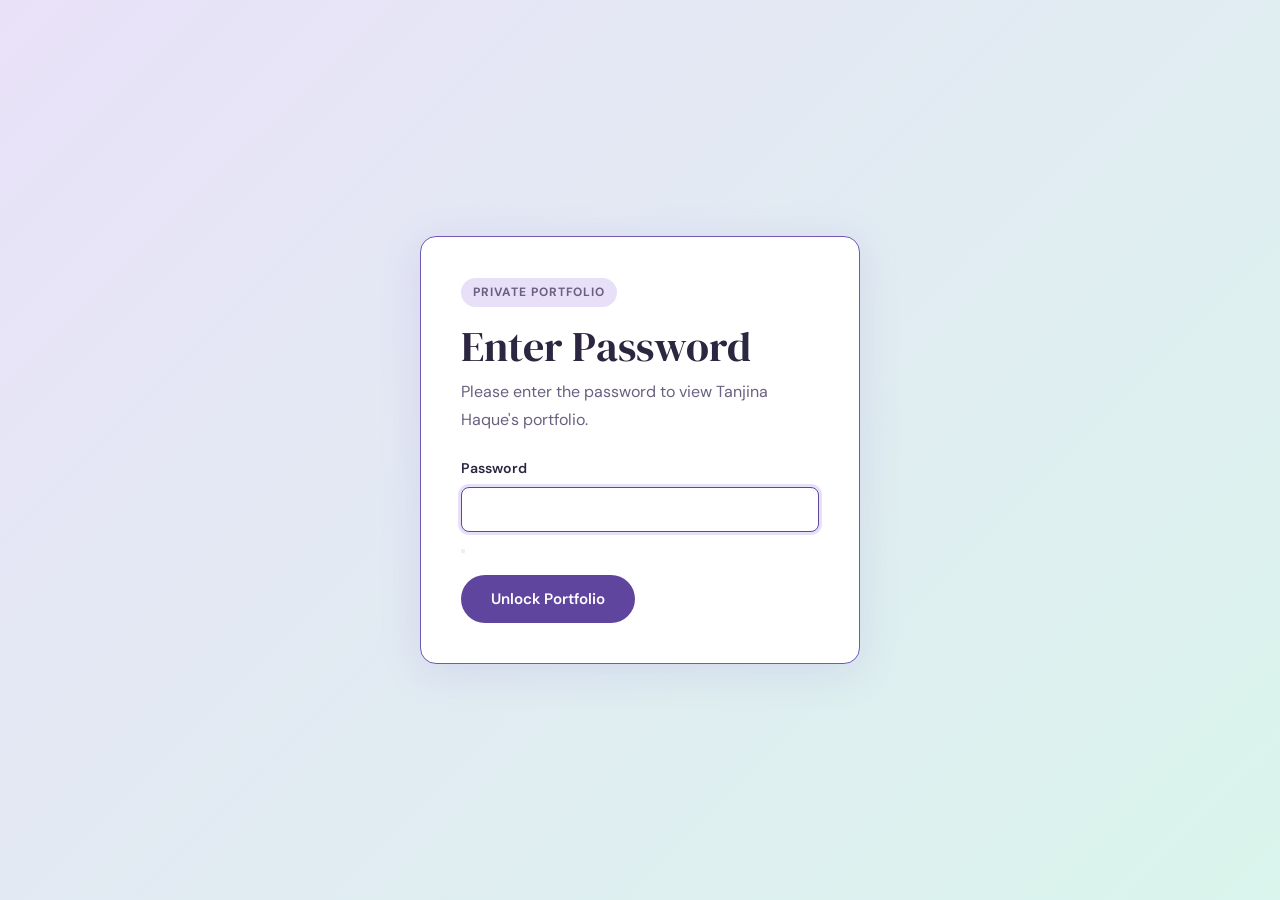
==== commit cbe1f8c2: "show/hide password" ====
--- a/index.html
+++ b/index.html
@@ -20,7 +20,15 @@
       <p id="password-help">Please enter the password to view Tanjina Haque's portfolio.</p>
       <div class="password-field">
         <label for="portfolio-password">Password</label>
-        <input type="password" id="portfolio-password" name="portfolio-password" autocomplete="current-password" required />
+        <div class="password-input-wrap">
+          <input type="password" id="portfolio-password" name="portfolio-password" autocomplete="current-password" required />
+          <button type="button" class="password-toggle" id="password-toggle" aria-label="Show password" aria-pressed="false">
+            <svg viewBox="0 0 24 24" aria-hidden="true" focusable="false">
+              <path d="M2.5 12s3.5-6 9.5-6 9.5 6 9.5 6-3.5 6-9.5 6-9.5-6-9.5-6z" fill="none" stroke="currentColor" stroke-width="2" stroke-linejoin="round"/>
+              <circle cx="12" cy="12" r="3" fill="none" stroke="currentColor" stroke-width="2"/>
+            </svg>
+          </button>
+        </div>
       </div>
       <p class="password-error" id="password-error" role="alert" hidden>Incorrect password. Please try again.</p>
       <button type="submit" class="btn btn-primary">Unlock Portfolio</button>
@@ -267,6 +275,44 @@
             </ul>
             <a href="skill-details.html?skill=research" class="skill-detail-link">Research examples</a>
           </article>
+        </div>
+
+        <div class="soft-skills">
+          <div class="skill-heading-row">
+            <h3>Soft Skills &amp; Leadership</h3>
+          </div>
+          <div class="soft-skills-grid" role="list">
+            <article class="soft-skill-card" role="listitem">
+              <h4>Product Partnership</h4>
+              <p>I work closely with product owners and product managers to identify accessibility gaps in workflows, clarify user impact, and help teams make stronger product decisions.</p>
+              <a href="skill-details.html?skill=product-partnership" class="skill-detail-link">Product Partnership examples</a>
+            </article>
+            <article class="soft-skill-card" role="listitem">
+              <h4>Developer Communication</h4>
+              <p>I partner directly with developers to explain expected behavior, reduce ambiguity, and bridge communication gaps between design intent, technical implementation, and accessibility requirements.</p>
+              <a href="skill-details.html?skill=developer-communication" class="skill-detail-link">Developer Communication examples</a>
+            </article>
+            <article class="soft-skill-card" role="listitem">
+              <h4>Workflow Improvement</h4>
+              <p>I look for process gaps that cause accessibility issues to repeat, then help teams strengthen workflows so accessibility is easier to catch, fix, and maintain.</p>
+              <a href="skill-details.html?skill=workflow-improvement" class="skill-detail-link">Workflow Improvement examples</a>
+            </article>
+            <article class="soft-skill-card" role="listitem">
+              <h4>Jira Bug Communication</h4>
+              <p>I write clear Jira tickets with reproduction steps, user impact, severity, expected behavior, screenshots or notes when useful, and acceptance criteria for validation.</p>
+              <a href="skill-details.html?skill=jira-bug-communication" class="skill-detail-link">Jira Bug Communication examples</a>
+            </article>
+            <article class="soft-skill-card" role="listitem">
+              <h4>Accessibility Education</h4>
+              <p>I teach accessibility concepts to people outside my discipline, including designers, researchers, product owners, product managers, developers, and QA partners.</p>
+              <a href="skill-details.html?skill=accessibility-education" class="skill-detail-link">Accessibility Education examples</a>
+            </article>
+            <article class="soft-skill-card" role="listitem">
+              <h4>Facilitation &amp; Alignment</h4>
+              <p>I help cross-functional teams align around priorities, tradeoffs, and next steps so accessibility conversations lead to decisions instead of stalled handoffs.</p>
+              <a href="skill-details.html?skill=facilitation-alignment" class="skill-detail-link">Facilitation &amp; Alignment examples</a>
+            </article>
+          </div>
         </div>
       </div>
     </section>
--- a/style.css
+++ b/style.css
@@ -857,6 +857,50 @@
   height: 0.35rem;
   border-radius: 50%;
   background: var(--clr-accent);
+}
+
+.soft-skills {
+  margin-top: var(--space-xl);
+}
+
+.soft-skills-grid {
+  display: grid;
+  grid-template-columns: repeat(3, minmax(0, 1fr));
+  gap: 1.25rem;
+}
+
+.soft-skill-card {
+  background: rgba(255,255,255,0.72);
+  border: 1px solid rgba(95,69,158,0.22);
+  border-radius: var(--radius-lg);
+  padding: var(--space-md);
+  box-shadow: var(--shadow-sm);
+  display: flex;
+  flex-direction: column;
+  position: relative;
+  overflow: hidden;
+  transition: transform var(--transition), box-shadow var(--transition), border-color var(--transition), background-color var(--transition);
+}
+
+.soft-skill-card:hover,
+.soft-skill-card:focus-within {
+  transform: translateY(-4px);
+  border-color: var(--clr-lavender-deep);
+  background: var(--clr-surface);
+  box-shadow: var(--shadow-md);
+}
+
+.soft-skill-card h4 {
+  font-size: 1rem;
+  font-weight: 700;
+  margin-bottom: 0.45rem;
+  color: var(--clr-text);
+}
+
+.soft-skill-card p {
+  color: var(--clr-text-muted);
+  font-size: 0.9rem;
+  line-height: 1.6;
 }
 
 /* ===========================
@@ -2186,6 +2230,10 @@
   }
 
   .secondary-skills {
+    grid-template-columns: 1fr;
+  }
+
+  .soft-skills-grid {
     grid-template-columns: 1fr;
   }
 
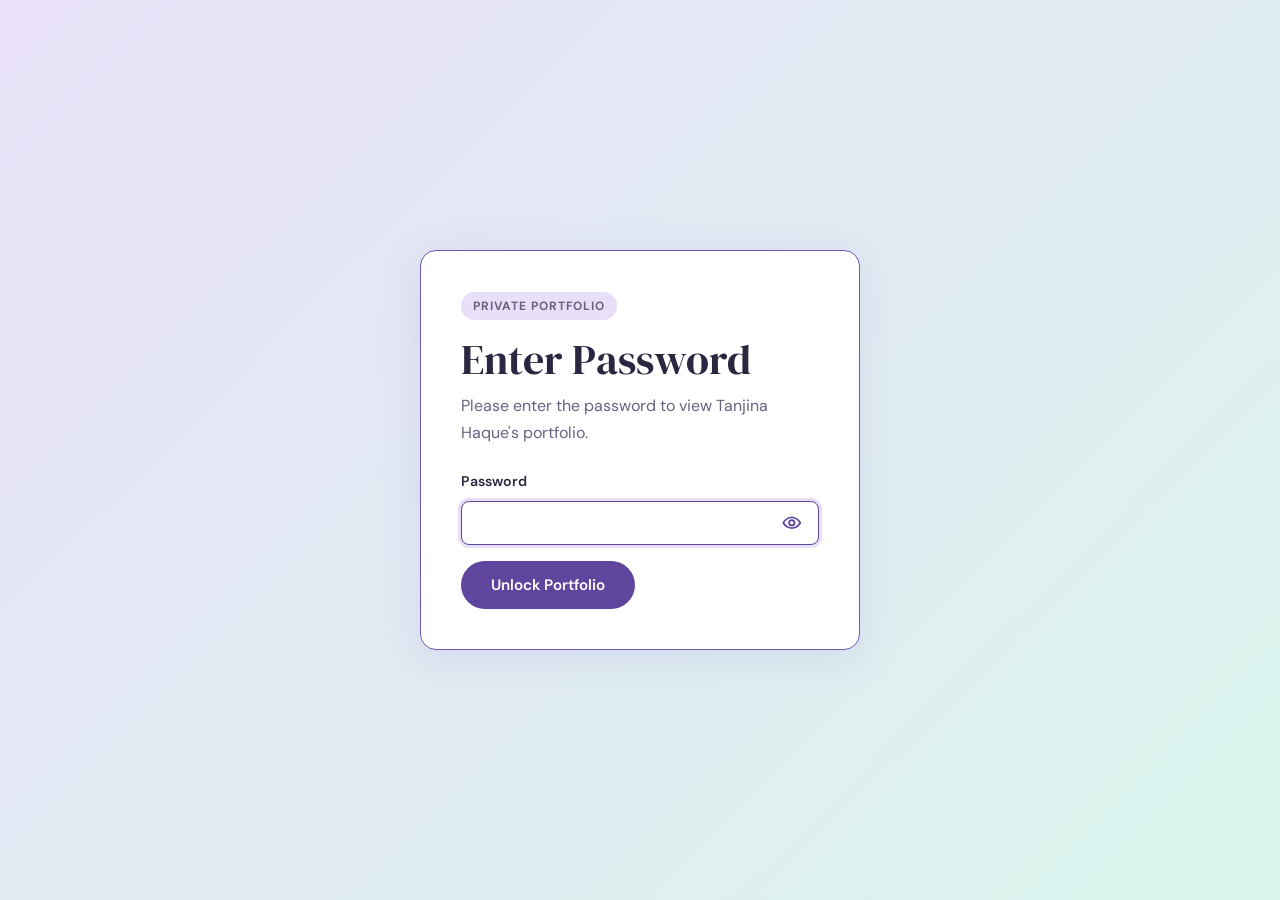
==== commit 2189a7a9: "added srtcles section" ====
--- a/index.html
+++ b/index.html
@@ -50,12 +50,13 @@
       <div class="nav-inner">
         <a href="#hero" class="nav-logo" aria-label="Tanjina Haque — Home">TH</a>
         <ul role="list">
-          <li><a href="#about">About</a></li>
+          <li><a href="#about">About Me</a></li>
           <li><a href="#skills">Skills</a></li>
           <li><a href="#work">Work</a></li>
           <li><a href="#certifications">Certifications</a></li>
           <li><a href="#resume" aria-label="Résumé">Resume</a></li>
-          <li><a href="#contact" class="nav-cta">Contact Me</a></li>
+          <li><a href="#articles">Articles</a></li>
+          <li><a href="#contact">Contact Me</a></li>
         </ul>
         <button class="hamburger" aria-controls="mobile-menu" aria-expanded="false" aria-label="Open navigation menu">
           <span aria-hidden="true"></span>
@@ -65,11 +66,12 @@
       </div>
       <div id="mobile-menu" class="mobile-menu" hidden>
         <ul role="list">
-          <li><a href="#about">About</a></li>
+          <li><a href="#about">About Me</a></li>
           <li><a href="#skills">Skills</a></li>
           <li><a href="#work">Work</a></li>
           <li><a href="#certifications">Certifications</a></li>
           <li><a href="#resume" aria-label="Résumé">Resume</a></li>
+          <li><a href="#articles">Articles</a></li>
           <li><a href="#contact">Contact Me</a></li>
         </ul>
       </div>
@@ -365,7 +367,7 @@
     </section>
 
     <!-- Certifications -->
-    <section id="certifications" aria-labelledby="certs-heading" class="section-tinted">
+    <section id="certifications" aria-labelledby="certs-heading">
       <div class="container">
         <h2 id="certs-heading">Certifications</h2>
         <p class="section-sub">Formal credentials that back the work.</p>
@@ -446,6 +448,37 @@
               <li>Usability review, design systems, and accessible content structure.</li>
             </ul>
           </article>
+        </div>
+      </div>
+    </section>
+
+    <!-- Articles -->
+    <section id="articles" aria-labelledby="articles-heading" class="section-tinted">
+      <div class="container">
+        <h2 id="articles-heading">Articles</h2>
+        <p class="section-sub">Informational articles and reference pieces I can deep link to when explaining accessibility decisions, team practices, and inclusive product work.</p>
+        <div class="articles-grid" role="list">
+          <article class="article-card" role="listitem">
+            <p class="article-kicker">Accessibility Fundamentals</p>
+            <h3>Understanding Severity, User Impact, and Priority</h3>
+            <p>A guide for product teams on how accessibility issues affect users, how severity is determined, and how to make informed prioritization decisions.</p>
+            <a href="article-severity-user-impact-priority.html" class="article-link">Understanding Severity, User Impact, and Priority article</a>
+          </article>
+          <article class="article-card" role="listitem">
+            <p class="article-kicker">Product Workflows</p>
+            <h3>Finding Accessibility Issues Earlier in the Sprint</h3>
+            <p>How teams can shift accessibility conversations into discovery, design review, acceptance criteria, and QA planning before defects become release blockers.</p>
+            <a href="article-accessibility-earlier-in-sprint.html" class="article-link">Finding Accessibility Issues Earlier in the Sprint article</a>
+          </article>
+          <article class="article-card" role="listitem">
+            <p class="article-kicker">Developer Handoff</p>
+            <h3>Writing Accessibility Bugs Developers Can Act On</h3>
+            <p>A practical breakdown of what to include in Jira tickets so accessibility findings are clear, reproducible, and easier to validate after remediation.</p>
+            <a href="article-accessibility-bugs-developers-can-act-on.html" class="article-link">Writing Accessibility Bugs Developers Can Act On article</a>
+          </article>
+        </div>
+        <div class="articles-action">
+          <a href="articles.html" class="btn btn-outline">View all articles</a>
         </div>
       </div>
     </section>
@@ -562,7 +595,7 @@
       <p>&copy; <span id="year"></span> Tanjina Haque. Built with accessibility first.</p>
       <nav aria-label="Footer navigation">
         <a href="#hero">Back to top</a>
-        <a href="#about">About</a>
+        <a href="#about">About Me</a>
         <a href="#work">Work</a>
         <a href="#contact">Contact Me</a>
       </nav>
@@ -577,6 +610,7 @@
     const passwordForm = document.getElementById('password-form');
     const passwordInput = document.getElementById('portfolio-password');
     const passwordError = document.getElementById('password-error');
+    const passwordToggle = document.getElementById('password-toggle');
 
     function unlockPortfolio() {
       document.body.classList.remove('auth-locked');
@@ -603,6 +637,13 @@
       passwordError.hidden = false;
       passwordInput.value = '';
       passwordInput.focus();
+    });
+
+    passwordToggle.addEventListener('click', () => {
+      const isVisible = passwordInput.type === 'text';
+      passwordInput.type = isVisible ? 'password' : 'text';
+      passwordToggle.setAttribute('aria-label', isVisible ? 'Show password' : 'Hide password');
+      passwordToggle.setAttribute('aria-pressed', String(!isVisible));
     });
 
     // Year
@@ -698,7 +739,7 @@
       });
     }, { threshold: 0.1 });
 
-    document.querySelectorAll('.skill-card, .secondary-skill-card, .work-card, .cert-item, .resume-card, .testimonial').forEach(el => {
+    document.querySelectorAll('.skill-card, .secondary-skill-card, .soft-skill-card, .work-card, .article-card, .cert-item, .resume-card, .testimonial').forEach(el => {
       el.classList.add('fade-in');
       observer.observe(el);
     });
--- a/style.css
+++ b/style.css
@@ -213,6 +213,45 @@
   flex-direction: column;
   gap: 0.4rem;
   margin-block: var(--space-md) var(--space-sm);
+}
+
+.password-input-wrap {
+  position: relative;
+}
+
+.password-input-wrap input {
+  padding-right: 3.25rem;
+}
+
+.password-toggle {
+  position: absolute;
+  top: 50%;
+  right: 0.35rem;
+  width: 2.75rem;
+  height: 2.75rem;
+  border: 0;
+  border-radius: var(--radius-sm);
+  background: transparent;
+  color: var(--clr-accent);
+  display: inline-flex;
+  align-items: center;
+  justify-content: center;
+  transform: translateY(-50%);
+  cursor: pointer;
+}
+
+.password-toggle:hover {
+  background: var(--clr-lavender);
+}
+
+.password-toggle:focus-visible {
+  outline: none;
+  box-shadow: var(--focus-ring);
+}
+
+.password-toggle svg {
+  width: 1.35rem;
+  height: 1.35rem;
 }
 
 .password-error {
@@ -1435,21 +1474,112 @@
 }
 
 /* ===========================
-   Case Study Page
+   Articles
    =========================== */
-.case-study-main {
+.articles-grid {
+  display: grid;
+  grid-template-columns: repeat(3, minmax(0, 1fr));
+  gap: 1.25rem;
+}
+
+.article-card {
+  background:
+    linear-gradient(180deg, rgba(255,255,255,0.98), rgba(245,240,250,0.3)),
+    var(--clr-surface);
+  border-radius: var(--radius-lg);
+  padding: var(--space-md) var(--space-md) var(--space-lg);
+  border: 1px solid rgba(95,69,158,0.22);
+  box-shadow: var(--shadow-sm);
+  display: flex;
+  flex-direction: column;
+  position: relative;
+  overflow: hidden;
+  transition: transform var(--transition), box-shadow var(--transition), border-color var(--transition);
+}
+
+.article-card:hover,
+.article-card:focus-within {
+  transform: translateY(-4px);
+  border-color: var(--clr-lavender-deep);
+  box-shadow: var(--shadow-md);
+}
+
+.article-kicker {
+  display: inline-flex;
+  width: fit-content;
+  margin-bottom: var(--space-sm);
+  padding: 0.25rem 0.7rem;
+  border-radius: var(--radius-pill);
+  background: var(--clr-lavender);
+  color: var(--clr-accent);
+  font-size: 0.8rem;
+  font-weight: 700;
+}
+
+.article-card h2,
+.article-card h3 {
+  font-size: 1.1rem;
+  margin-bottom: 0.5rem;
+}
+
+.article-card p:not(.article-kicker) {
+  color: var(--clr-text-muted);
+  font-size: 0.9rem;
+  line-height: 1.6;
+}
+
+.article-link {
+  display: inline-flex;
+  align-items: center;
+  width: fit-content;
+  margin-top: auto;
+  padding-top: var(--space-md);
+  color: var(--clr-accent);
+  font-size: 0.9rem;
+  font-weight: 700;
+  text-decoration: none;
+}
+
+.article-link::after {
+  content: '→';
+  margin-left: 0.35rem;
+  transition: transform var(--transition);
+}
+
+.article-link::before {
+  content: '';
+  position: absolute;
+  inset: 0;
+}
+
+.article-link:hover::after {
+  transform: translateX(3px);
+}
+
+.article-link:focus-visible::before {
+  border-radius: var(--radius-md);
+  box-shadow: var(--focus-ring);
+}
+
+.articles-action {
+  display: flex;
+  justify-content: center;
+  margin-top: var(--space-lg);
+}
+
+.article-main {
   background: var(--clr-bg);
 }
 
-.case-study-hero {
+.article-hero {
   position: relative;
   padding-block: var(--space-2xl) var(--space-xl);
   background:
-    linear-gradient(135deg, rgba(232,224,248,0.72), rgba(216,245,236,0.72)),
+    linear-gradient(135deg, rgba(232,224,248,0.72), rgba(216,238,248,0.72)),
     var(--clr-bg);
 }
 
-.case-study-back {
+.article-back {
   position: absolute;
   top: var(--space-md);
   left: max(4%, calc((100% - 1100px) / 2));
@@ -1470,6 +1600,121 @@
   transition: transform var(--transition), box-shadow var(--transition), border-color var(--transition), background-color var(--transition);
 }
 
+.article-back::before {
+  content: '←';
+  font-size: 1rem;
+  line-height: 1;
+}
+
+.article-back:hover,
+.article-back:focus-visible {
+  transform: translateX(-2px);
+  border-color: var(--clr-lavender-deep);
+  background: var(--clr-surface);
+  box-shadow: var(--shadow-md);
+}
+
+.article-back:focus-visible {
+  outline: none;
+  box-shadow: var(--focus-ring), var(--shadow-sm);
+}
+
+.article-hero h1 {
+  max-width: 820px;
+  font-family: var(--font-display);
+  font-size: clamp(2.4rem, 6vw, 4.2rem);
+  font-weight: 400;
+  line-height: 1.08;
+  margin-bottom: var(--space-md);
+}
+
+.article-lead {
+  max-width: 68ch;
+  color: var(--clr-text-muted);
+  font-size: clamp(1rem, 2vw, 1.15rem);
+}
+
+.article-content {
+  display: grid;
+  gap: var(--space-md);
+  padding-block: var(--space-xl) var(--space-2xl);
+}
+
+.article-section {
+  background: var(--clr-surface);
+  border-radius: var(--radius-md);
+  padding: var(--space-lg);
+  box-shadow: var(--shadow-sm);
+}
+
+.article-section h2 {
+  font-size: clamp(1.5rem, 2.6vw, 2.1rem);
+}
+
+.article-section p,
+.article-section li {
+  color: var(--clr-text-muted);
+  max-width: 72ch;
+}
+
+.article-section ul {
+  display: grid;
+  gap: 0.55rem;
+  margin-top: var(--space-sm);
+}
+
+.article-section li {
+  position: relative;
+  padding-left: 1.2rem;
+}
+
+.article-section li::before {
+  content: '';
+  position: absolute;
+  left: 0;
+  top: 0.72em;
+  width: 0.38rem;
+  height: 0.38rem;
+  border-radius: 50%;
+  background: var(--clr-accent);
+}
+
+/* ===========================
+   Case Study Page
+   =========================== */
+.case-study-main {
+  background: var(--clr-bg);
+}
+
+.case-study-hero {
+  position: relative;
+  padding-block: var(--space-2xl) var(--space-xl);
+  background:
+    linear-gradient(135deg, rgba(232,224,248,0.72), rgba(216,245,236,0.72)),
+    var(--clr-bg);
+}
+
+.case-study-back {
+  position: absolute;
+  top: var(--space-md);
+  left: max(4%, calc((100% - 1100px) / 2));
+  display: inline-flex;
+  align-items: center;
+  gap: 0.45rem;
+  margin-bottom: var(--space-lg);
+  padding: 0.55rem 0.8rem;
+  border: 1px solid rgba(95,69,158,0.24);
+  border-radius: var(--radius-pill);
+  background: rgba(255,255,255,0.82);
+  color: var(--clr-accent);
+  font-size: 0.9rem;
+  font-weight: 700;
+  text-decoration: none;
+  box-shadow: var(--shadow-sm);
+  cursor: pointer;
+  transition: transform var(--transition), box-shadow var(--transition), border-color var(--transition), background-color var(--transition);
+}
+
 .case-study-back::before {
   content: '←';
   font-size: 1rem;
@@ -2216,13 +2461,28 @@
    Responsive
    =========================== */
 @media (max-width: 768px) {
-  header nav > ul {
+  .nav-inner:has(.hamburger) > ul {
     display: none;
   }
   .hamburger { display: flex; }
+
+  .nav-inner > ul {
+    flex-wrap: wrap;
+    justify-content: flex-end;
+    gap: 0.75rem;
+  }
+
+  .nav-inner > ul a {
+    font-size: 0.85rem;
+  }
+
+  section {
+    padding-block: var(--space-xl);
+  }
 
   .about-grid {
     grid-template-columns: 1fr;
+    gap: var(--space-lg);
   }
   .about-image-wrap {
     max-width: 280px;
@@ -2235,6 +2495,27 @@
 
   .soft-skills-grid {
     grid-template-columns: 1fr;
+  }
+
+  .articles-grid {
+    grid-template-columns: 1fr;
+  }
+
+  .skill-card,
+  .secondary-skill-card,
+  .soft-skill-card,
+  .work-card,
+  .article-card,
+  .resume-card,
+  .cert-item,
+  .testimonial,
+  .skill-detail-section,
+  .skill-example-card,
+  .case-study-section,
+  .case-study-callout,
+  .article-card,
+  .article-section {
+    border-radius: var(--radius-md);
   }
 
   .resume-header {
@@ -2254,7 +2535,8 @@
   .case-study-visual-grid,
   .case-study-visual-grid--two,
   .skill-detail-visual-grid,
-  .skill-examples-grid {
+  .skill-examples-grid,
+  .articles-grid {
     grid-template-columns: 1fr;
   }
 
@@ -2266,7 +2548,10 @@
     flex-direction: column;
     text-align: center;
   }
-  footer nav { justify-content: center; }
+  footer nav {
+    justify-content: center;
+    flex-wrap: wrap;
+  }
 
   #hero {
     min-height: auto;
@@ -2277,9 +2562,61 @@
     top: -60px; right: -60px;
     opacity: 0.5;
   }
+
+  .skill-detail-hero,
+  .case-study-hero,
+  .article-hero {
+    padding-block: calc(var(--space-xl) + 1.5rem) var(--space-lg);
+  }
+
+  .skill-detail-content,
+  .case-study-content,
+  .article-content {
+    padding-block: var(--space-lg) var(--space-xl);
+  }
+
+  .skill-detail-back,
+  .case-study-back,
+  .article-back {
+    top: var(--space-sm);
+    left: 4%;
+  }
 }
 
 @media (max-width: 480px) {
+  .container,
+  .hero-inner,
+  .nav-inner {
+    width: min(100% - 2rem, 1100px);
+  }
+
+  .password-card {
+    padding: var(--space-md);
+  }
+
+  .password-card h1 {
+    font-size: clamp(1.8rem, 11vw, 2.3rem);
+  }
+
+  .mobile-menu {
+    padding-inline: 1rem;
+  }
+
+  #hero h1,
+  .skill-detail-hero h1,
+  .case-study-hero h1,
+  .article-hero h1 {
+    font-size: clamp(2.3rem, 13vw, 3.2rem);
+  }
+
+  .hero-standards {
+    gap: 0.55rem;
+  }
+
+  .hero-standards span {
+    font-size: 0.75rem;
+  }
+
   .testimonial-header {
     align-items: flex-start;
     flex-direction: column;
@@ -2288,6 +2625,43 @@
   .about-stats {
     gap: var(--space-md);
   }
+
+  .skills-grid,
+  .work-grid,
+  .articles-grid {
+    grid-template-columns: 1fr;
+  }
+
+  .skill-card,
+  .secondary-skill-card,
+  .soft-skill-card,
+  .work-card,
+  .article-card,
+  .resume-card,
+  .skill-detail-section,
+  .skill-example-card,
+  .case-study-section,
+  .case-study-callout,
+  .article-section {
+    padding: var(--space-md);
+  }
+
+  .case-study-meta div {
+    padding: var(--space-sm);
+  }
+
+  .skill-image-body.split,
+  .skill-image-body.annotation,
+  .skill-image-body.phones,
+  .skill-image-body.orientation,
+  .mock-annotation {
+    grid-template-columns: 1fr;
+  }
+
+  .case-study-results li {
+    padding: var(--space-sm);
+  }
+
   .hero-actions {
     flex-direction: column;
     align-items: flex-start;
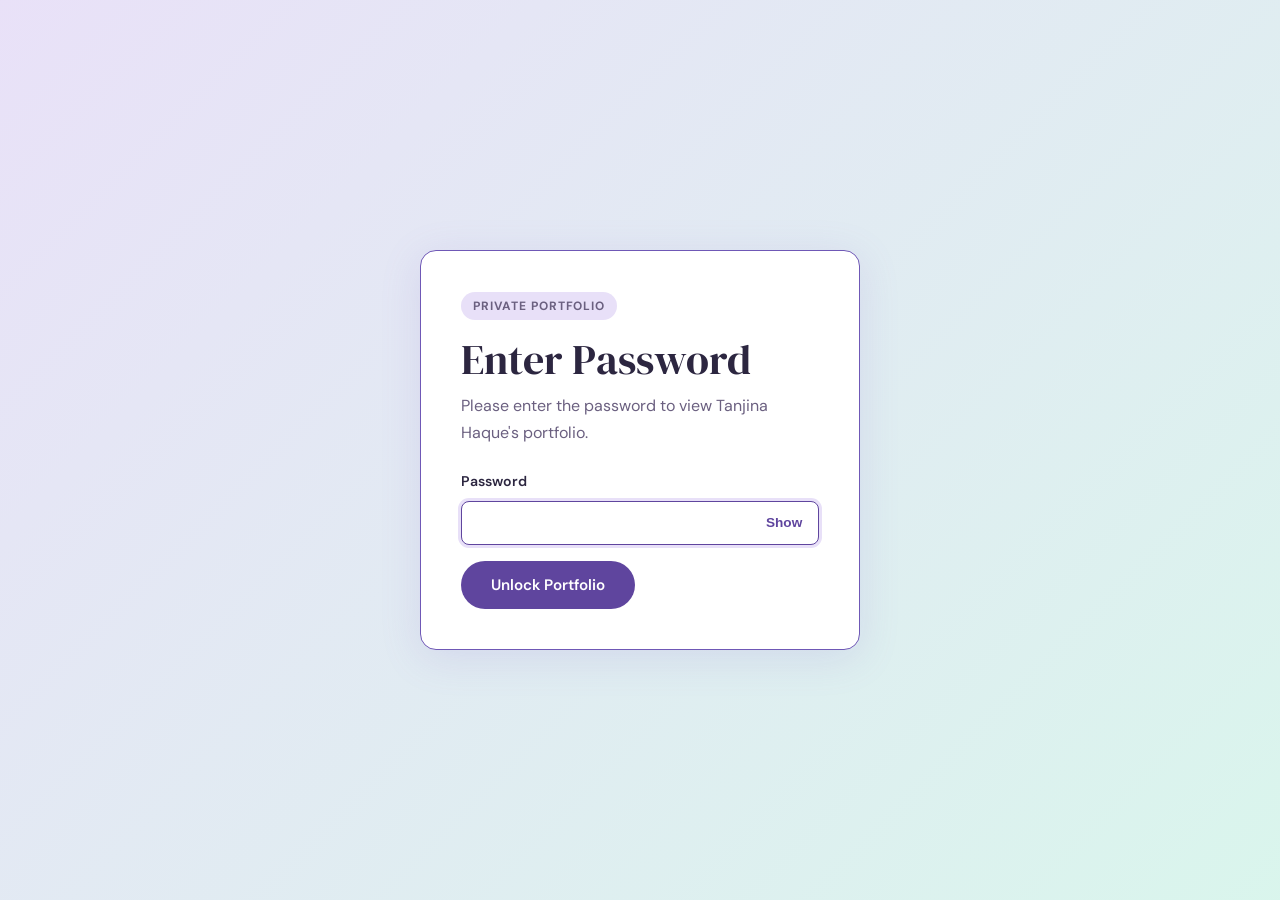
==== commit 80de9a2d: "show/hide password" ====
--- a/index.html
+++ b/index.html
@@ -22,12 +22,7 @@
         <label for="portfolio-password">Password</label>
         <div class="password-input-wrap">
           <input type="password" id="portfolio-password" name="portfolio-password" autocomplete="current-password" required />
-          <button type="button" class="password-toggle" id="password-toggle" aria-label="Show password" aria-pressed="false">
-            <svg viewBox="0 0 24 24" aria-hidden="true" focusable="false">
-              <path d="M2.5 12s3.5-6 9.5-6 9.5 6 9.5 6-3.5 6-9.5 6-9.5-6-9.5-6z" fill="none" stroke="currentColor" stroke-width="2" stroke-linejoin="round"/>
-              <circle cx="12" cy="12" r="3" fill="none" stroke="currentColor" stroke-width="2"/>
-            </svg>
-          </button>
+          <button type="button" class="password-toggle" id="password-toggle" aria-label="Show password" aria-pressed="false">Show</button>
         </div>
       </div>
       <p class="password-error" id="password-error" role="alert" hidden>Incorrect password. Please try again.</p>
@@ -644,6 +639,7 @@
       passwordInput.type = isVisible ? 'password' : 'text';
       passwordToggle.setAttribute('aria-label', isVisible ? 'Show password' : 'Hide password');
       passwordToggle.setAttribute('aria-pressed', String(!isVisible));
+      passwordToggle.textContent = isVisible ? 'Show' : 'Hide';
     });
 
     // Year
--- a/style.css
+++ b/style.css
@@ -220,15 +220,16 @@
 }
 
 .password-input-wrap input {
-  padding-right: 3.25rem;
+  padding-right: 4.25rem;
 }
 
 .password-toggle {
   position: absolute;
   top: 50%;
   right: 0.35rem;
-  width: 2.75rem;
+  min-width: 3.5rem;
   height: 2.75rem;
+  padding-inline: 0.7rem;
   border: 0;
   border-radius: var(--radius-sm);
   background: transparent;
@@ -238,6 +239,8 @@
   justify-content: center;
   transform: translateY(-50%);
   cursor: pointer;
+  font-size: 0.85rem;
+  font-weight: 700;
 }
 
 .password-toggle:hover {
@@ -247,11 +250,6 @@
 .password-toggle:focus-visible {
   outline: none;
   box-shadow: var(--focus-ring);
-}
-
-.password-toggle svg {
-  width: 1.35rem;
-  height: 1.35rem;
 }
 
 .password-error {
